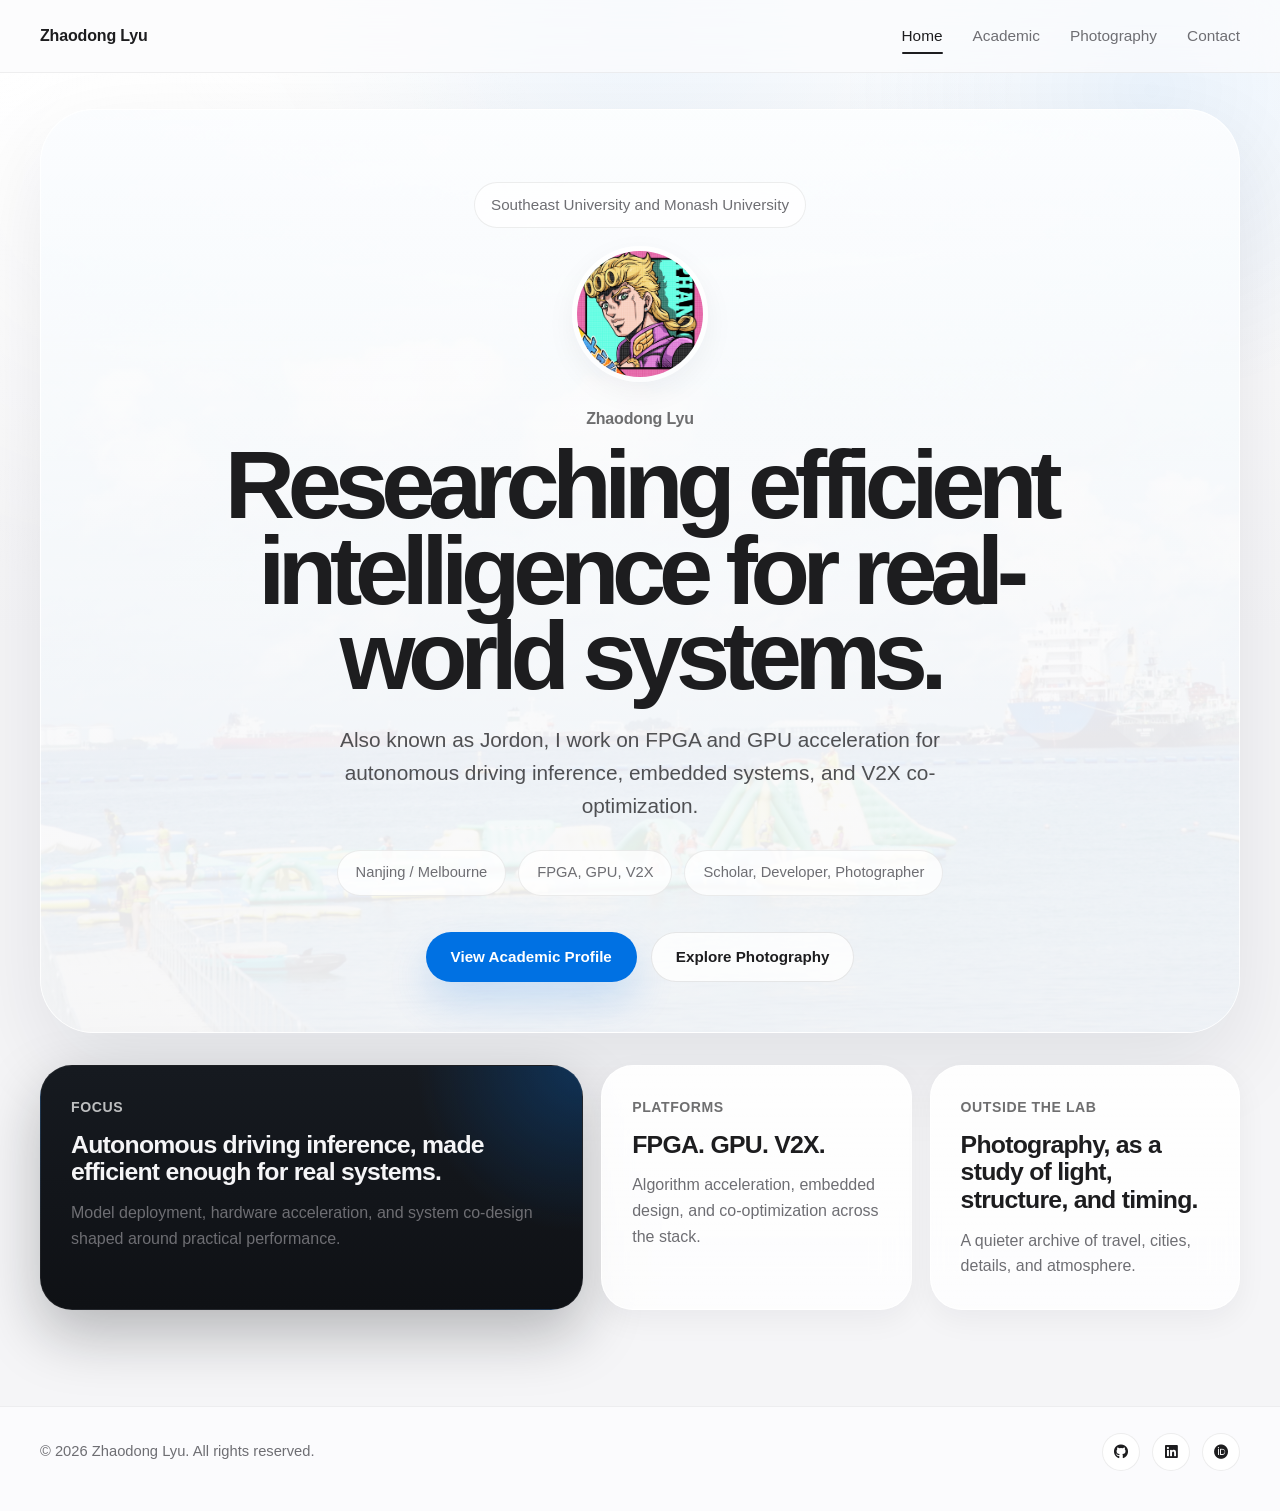
==== index.html @ 7dd87b94 "Update contact info and soften homepage profile wording" ====
<!DOCTYPE html>
<html lang="en">
<head>
    <meta charset="UTF-8">
    <meta name="viewport" content="width=device-width, initial-scale=1.0">
    <title>Zhaodong Lyu | Personal Website</title>
    <meta name="description" content="Personal website of Zhaodong Lyu, focused on FPGA and GPU acceleration for autonomous driving inference and V2X co-optimization.">
    <link rel="stylesheet" href="assets/css/style.css">
    <link rel="stylesheet" href="https://cdnjs.cloudflare.com/ajax/libs/font-awesome/6.4.0/css/all.min.css">
</head>
<body>
    <nav class="navbar">
        <div class="container">
            <a href="#home" class="nav-brand">Zhaodong Lyu</a>
            <ul class="nav-menu">
                <li><a href="#home" class="nav-link active" data-section="home">Home</a></li>
                <li><a href="#academic" class="nav-link" data-section="academic">Academic</a></li>
                <li><a href="#photography" class="nav-link" data-section="photography">Photography</a></li>
                <li><a href="#contact" class="nav-link" data-section="contact">Contact</a></li>
            </ul>
            <div class="hamburger" aria-label="Open navigation" role="button" tabindex="0">
                <span></span>
                <span></span>
                <span></span>
            </div>
        </div>
    </nav>

    <section id="home" class="section home-section active">
        <div class="hero-shell">
            <div class="container">
                <div class="hero-content">
                    <p class="hero-eyebrow">Southeast University and Monash University</p>
                    <div class="hero-avatar">
                        <img src="assets/images/profile.PNG" alt="Portrait of Zhaodong Lyu">
                    </div>
                    <p class="hero-overline">Zhaodong Lyu</p>
                    <h1 class="hero-title">Researching efficient intelligence for real-world systems.</h1>
                    <p class="hero-subtitle">Also known as Jordon, I work on FPGA and GPU acceleration for autonomous driving inference, embedded systems, and V2X co-optimization.</p>
                    <div class="hero-meta">
                        <span>Nanjing / Melbourne</span>
                        <span>FPGA, GPU, V2X</span>
                        <span>Scholar, Developer, Photographer</span>
                    </div>
                    <div class="hero-links">
                        <a href="#academic" class="btn btn-primary">View Academic Profile</a>
                        <a href="#photography" class="btn btn-secondary">Explore Photography</a>
                    </div>
                </div>
                <div class="hero-highlights">
                    <article class="highlight-card">
                        <p class="highlight-label">Focus</p>
                        <h2>Autonomous driving inference, made efficient enough for real systems.</h2>
                        <p>Model deployment, hardware acceleration, and system co-design shaped around practical performance.</p>
                    </article>
                    <article class="highlight-card">
                        <p class="highlight-label">Platforms</p>
                        <h2>FPGA. GPU. V2X.</h2>
                        <p>Algorithm acceleration, embedded design, and co-optimization across the stack.</p>
                    </article>
                    <article class="highlight-card">
                        <p class="highlight-label">Outside The Lab</p>
                        <h2>Photography, as a study of light, structure, and timing.</h2>
                        <p>A quieter archive of travel, cities, details, and atmosphere.</p>
                    </article>
                </div>
            </div>
        </div>
    </section>

    <section id="academic" class="section academic-section">
        <div class="container">
            <div class="section-heading">
                <p class="section-kicker">Academic</p>
                <h2 class="section-title">Research profile, publications, and experience.</h2>
                <p class="section-intro">This section gathers the core of my academic work, from background and ongoing interests to selected publications and assistantship experience.</p>
            </div>

            <div class="tabs">
                <button class="tab-btn active" data-tab="about">About</button>
                <button class="tab-btn" data-tab="research">Research</button>
                <button class="tab-btn" data-tab="publications">Publications</button>
                <button class="tab-btn" data-tab="experience">Experience</button>
            </div>

            <div class="tab-content active" id="about">
                <div class="about-grid">
                    <div class="about-panel">
                        <h3>About Me</h3>
                        <p>I am currently affiliated with Southeast University and Monash University. Before that, I received my B.S. in Communication Engineering from Hunan University in 2021 and my M.S. in Electrical Engineering from ShanghaiTech University in 2024.</p>
                        <p>My work focuses on making intelligent systems more efficient and deployable, especially for autonomous driving inference, FPGA and GPU acceleration, and V2X-oriented system co-optimization.</p>
                        <p>I am especially interested in research that connects algorithm design, hardware architecture, and end-to-end system performance.</p>
                        <div class="cv-button">
                            <a href="assets/cv.pdf" class="btn btn-primary" download>
                                <i class="fas fa-download"></i> Download CV
                            </a>
                        </div>
                    </div>
                    <aside class="about-panel about-side">
                        <h3>Snapshot</h3>
                        <ul class="contact-list">
                            <li><strong>Name</strong><span>Zhaodong Lyu (Jordon)</span></li>
                            <li><strong>Affiliation</strong><span>Southeast University / Monash University</span></li>
                            <li><strong>Location</strong><span>Nanjing, China / Melbourne, Australia</span></li>
                            <li><strong>Research</strong><span>FPGA acceleration, GPU acceleration, V2X co-optimization</span></li>
                            <li><strong>Email</strong><span><a href="mailto:zhaodong.lyu@seu.edu.cn">zhaodong.lyu@seu.edu.cn</a></span></li>
                        </ul>
                    </aside>
                </div>
            </div>

            <div class="tab-content" id="research">
                <div class="research-grid">
                    <article class="research-item">
                        <p class="card-kicker">01</p>
                        <h4>FPGA Acceleration for Efficient Inference</h4>
                        <p>Designing dataflow-friendly accelerators and deployment strategies that improve throughput, latency, and energy efficiency for edge intelligence.</p>
                    </article>
                    <article class="research-item">
                        <p class="card-kicker">02</p>
                        <h4>GPU Optimization for Autonomous Driving Workloads</h4>
                        <p>Exploring practical acceleration techniques for end-to-end perception and planning pipelines on heterogeneous computing platforms.</p>
                    </article>
                    <article class="research-item">
                        <p class="card-kicker">03</p>
                        <h4>V2X Co-optimization</h4>
                        <p>Studying how communication, computation, and deployment decisions can be jointly optimized for collaborative intelligent transportation systems.</p>
                    </article>
                    <article class="research-item">
                        <p class="card-kicker">04</p>
                        <h4>Embedded FPGA and Digital Tapeout</h4>
                        <p>Contributing to a pure-digital embedded FPGA tapeout in TSMC 28HPC+, supported by an RTL generator workflow based on Fabulous eFPGA.</p>
                    </article>
                </div>
            </div>

            <div class="tab-content" id="publications">
                <div class="publications-list">
                    <article class="publication-item">
                        <p class="card-kicker">Selected Publication</p>
                        <h4>EarFDA: A Lightweight and Energy-Efficient Fall Detection Accelerator for Ear-Worn Devices</h4>
                        <p class="publication-authors"><strong>Authors:</strong> Zhao Dong, Hao Sun, Yuhao Shu, Yajun Ha</p>
                        <p class="publication-venue"><strong>Venue:</strong> IEEE ISCAS 2024</p>
                        <p class="publication-abstract">This work proposes an energy-efficient fall detection accelerator for ear-worn devices, combining compact feature extraction, lightweight neural design, and hardware-aware acceleration.</p>
                        <div class="publication-links">
                            <a href="https://ieeexplore.ieee.org/document/10557918" class="link" target="_blank" rel="noopener noreferrer">View Paper</a>
                        </div>
                    </article>
                    <article class="publication-item publication-item-muted">
                        <p class="card-kicker">In Progress</p>
                        <h4>More publications will be added here.</h4>
                        <p class="publication-abstract">This section is being updated as current projects move toward submission and publication.</p>
                    </article>
                </div>
            </div>

            <div class="tab-content" id="experience">
                <div class="teaching-list">
                    <article class="teaching-item">
                        <p class="card-kicker">2025</p>
                        <h4>Research Assistant, Southeast University</h4>
                        <p><strong>Term:</strong> Spring 2025 to Fall 2025</p>
                        <p><strong>Focus:</strong> End-to-end self-driving algorithm acceleration.</p>
                    </article>
                    <article class="teaching-item">
                        <p class="card-kicker">2024 to 2025</p>
                        <h4>Research Assistant, ShanghaiTech University</h4>
                        <p><strong>Term:</strong> Fall 2024 to Spring 2025</p>
                        <p><strong>Focus:</strong> Flaw detection on CPU-GPU platforms and digital eFPGA tapeout in TSMC 28HPC+.</p>
                    </article>
                </div>
            </div>
        </div>
    </section>

    <section id="photography" class="section photography-section">
        <div class="container">
            <div class="section-heading">
                <p class="section-kicker">Photography</p>
                <h2 class="section-title">Places, light, and details worth keeping.</h2>
                <p class="section-intro">A personal collection of travel and city photographs. You can filter the gallery by location theme and year, then open each image in the lightbox viewer.</p>
            </div>

            <div class="gallery-stage">
                <article class="gallery-feature">
                    <p class="gallery-feature-kicker">Visual Notes</p>
                    <h3>Photography keeps a second record of how I observe systems, spaces, and moments.</h3>
                    <p>The collection moves through cities, travel, and quiet details. Less about volume. More about atmosphere.</p>
                </article>
                <div class="gallery-metrics">
                    <div class="metric-card">
                        <span class="metric-value">2019-2026</span>
                        <span class="metric-label">Years in the archive filter</span>
                    </div>
                    <div class="metric-card">
                        <span class="metric-value">Travel</span>
                        <span class="metric-label">Cities, museums, parks, and coastlines</span>
                    </div>
                    <div class="metric-card">
                        <span class="metric-value">Light</span>
                        <span class="metric-label">Architecture, streets, reflections, and landscapes</span>
                    </div>
                </div>
            </div>

            <div class="filters">
                <div class="filter-group">
                    <label for="theme-filter">Theme</label>
                    <select id="theme-filter">
                        <option value="">All Themes</option>
                        <option value="Unknown">Unknown</option>
                        <option value="Tongling, Anhui">Tongling, Anhui</option>
                        <option value="Hangzhou, Zhejiang">Hangzhou, Zhejiang</option>
                        <option value="Shengsi, Zhejiang">Shengsi, Zhejiang</option>
                        <option value="Changsha, Hunan">Changsha, Hunan</option>
                        <option value="Hengyang, Hunan">Hengyang, Hunan</option>
                        <option value="Dishui Lake, Shanghai">Dishui Lake, Shanghai</option>
                        <option value="Huaxia Park, Shanghai">Huaxia Park, Shanghai</option>
                        <option value="Gongqing Forest Park, Shanghai">Gongqing Forest Park, Shanghai</option>
                        <option value="Shanghai Museum">Shanghai Museum</option>
                        <option value="Sanya, Hainan">Sanya, Hainan</option>
                        <option value="Nanjing, Jiangsu">Nanjing, Jiangsu</option>
                        <option value="Singapore">Singapore</option>
                        <option value="Guilin, Guangxi">Guilin, Guangxi</option>
                        <option value="Nanjing Forestry University, Jiangsu">Nanjing Forestry University, Jiangsu</option>
                        <option value="Moller Villa, Shanghai">Moller Villa, Shanghai</option>
                        <option value="Bozhou, Anhui">Bozhou, Anhui</option>
                    </select>
                </div>
                <div class="filter-group">
                    <label for="year-filter">Year</label>
                    <select id="year-filter">
                        <option value="">All Years</option>
                        <option value="2026">2026</option>
                        <option value="2025">2025</option>
                        <option value="2024">2024</option>
                        <option value="2023">2023</option>
                        <option value="2022">2022</option>
                        <option value="2021">2021</option>
                        <option value="2020">2020</option>
                        <option value="2019">2019</option>
                    </select>
                </div>
            </div>

            <div class="sort-options">
                <button class="sort-btn active" data-sort="date-desc">Newest</button>
                <button class="sort-btn" data-sort="date-asc">Oldest</button>
                <button class="sort-btn" data-sort="theme">By Theme</button>
            </div>

            <div class="gallery-grid" id="gallery-grid">
            </div>
        </div>
    </section>

    <section id="contact" class="section contact-section">
        <div class="container">
            <div class="section-heading">
                <p class="section-kicker">Contact</p>
                <h2 class="section-title">Open to research conversations and collaboration.</h2>
                <p class="section-intro">If my work overlaps with your interests in efficient AI systems, embedded acceleration, or collaborative intelligent transportation, feel free to reach out.</p>
            </div>

            <div class="contact-content">
                <div class="contact-panel">
                    <div class="contact-methods">
                        <div class="contact-method">
                            <i class="fas fa-envelope"></i>
                            <div>
                                <strong>Email</strong>
                                <p><a href="mailto:zhaodong.lyu@seu.edu.cn">zhaodong.lyu@seu.edu.cn</a></p>
                            </div>
                        </div>
                        <div class="contact-method">
                            <i class="fab fa-linkedin"></i>
                            <div>
                                <strong>LinkedIn</strong>
                                <p><a href="https://www.linkedin.com/in/zhaodong-lyu/" target="_blank" rel="noopener noreferrer">linkedin.com/in/zhaodong-lyu</a></p>
                            </div>
                        </div>
                        <div class="contact-method">
                            <i class="fab fa-orcid"></i>
                            <div>
                                <strong>ORCID</strong>
                                <p><a href="https://orcid.org/0009-0007-7274-5625" target="_blank" rel="noopener noreferrer">0009-0007-7274-5625</a></p>
                            </div>
                        </div>
                        <div class="contact-method">
                            <i class="fab fa-github"></i>
                            <div>
                                <strong>GitHub</strong>
                                <p><a href="https://github.com/zhaodong-lyu" target="_blank" rel="noopener noreferrer">github.com/zhaodong-lyu</a></p>
                            </div>
                        </div>
                    </div>
                </div>
            </div>
        </div>
    </section>

    <footer class="footer">
        <div class="container">
            <p>&copy; 2026 Zhaodong Lyu. All rights reserved.</p>
            <div class="social-links">
                <a href="https://github.com/zhaodong-lyu" target="_blank" rel="noopener noreferrer" aria-label="GitHub"><i class="fab fa-github"></i></a>
                <a href="https://www.linkedin.com/in/zhaodong-lyu/" target="_blank" rel="noopener noreferrer" aria-label="LinkedIn"><i class="fab fa-linkedin"></i></a>
                <a href="https://orcid.org/0009-0007-7274-5625" target="_blank" rel="noopener noreferrer" aria-label="ORCID"><i class="fab fa-orcid"></i></a>
            </div>
        </div>
    </footer>

    <div id="lightbox" class="lightbox">
        <span class="lightbox-close">&times;</span>
        <img class="lightbox-image" src="" alt="">
        <div class="lightbox-info">
            <p class="lightbox-title"></p>
            <p class="lightbox-meta"></p>
        </div>
        <a class="lightbox-prev" onclick="previousImage()">&#10094;</a>
        <a class="lightbox-next" onclick="nextImage()">&#10095;</a>
    </div>

    <script src="assets/js/script.js"></script>
</body>
</html>
---- assets/css/style.css ----
* {
    margin: 0;
    padding: 0;
    box-sizing: border-box;
}

:root {
    --bg: #f5f5f7;
    --surface: rgba(255, 255, 255, 0.8);
    --surface-strong: rgba(255, 255, 255, 0.94);
    --text: #1d1d1f;
    --muted: #6e6e73;
    --muted-soft: rgba(29, 29, 31, 0.64);
    --panel-dark: #0f1115;
    --panel-dark-soft: #161a20;
    --line: rgba(29, 29, 31, 0.08);
    --line-strong: rgba(29, 29, 31, 0.14);
    --accent: #0071e3;
    --accent-hover: #0077ed;
    --shadow: 0 18px 45px rgba(15, 23, 42, 0.08);
    --shadow-soft: 0 10px 30px rgba(15, 23, 42, 0.05);
    --radius-xl: 32px;
    --radius-lg: 24px;
    --radius-md: 18px;
    --max-width: 1200px;
}

html {
    scroll-behavior: smooth;
}

body {
    font-family: "SF Pro Display", "SF Pro Text", "PingFang SC", "Hiragino Sans GB", "Microsoft YaHei", -apple-system, BlinkMacSystemFont, "Segoe UI", sans-serif;
    color: var(--text);
    background:
        radial-gradient(circle at top, rgba(0, 113, 227, 0.06), transparent 24%),
        linear-gradient(180deg, #ffffff 0%, #f5f5f7 42%, #f5f5f7 100%);
    line-height: 1.6;
}

body::before {
    content: "";
    position: fixed;
    inset: 0;
    pointer-events: none;
    background:
        radial-gradient(circle at 10% 20%, rgba(255, 255, 255, 0.9), transparent 30%),
        radial-gradient(circle at 90% 10%, rgba(0, 113, 227, 0.08), transparent 22%);
}

a {
    color: inherit;
}

img {
    display: block;
    max-width: 100%;
}

.container {
    width: min(var(--max-width), calc(100% - 40px));
    margin: 0 auto;
}

.section {
    display: none;
    min-height: 100vh;
    padding: 118px 0 96px;
    position: relative;
}

.section.active {
    display: block;
}

.section-heading {
    max-width: 880px;
    margin: 0 auto 56px;
    text-align: center;
}

.section-kicker {
    color: var(--muted-soft);
    font-size: 0.92rem;
    font-weight: 600;
    letter-spacing: 0.02em;
    margin-bottom: 14px;
    text-transform: uppercase;
}

.section-title {
    font-size: clamp(2.5rem, 4.4vw, 4.6rem);
    line-height: 1.03;
    letter-spacing: -0.045em;
    margin-bottom: 16px;
}

.section-intro {
    color: var(--muted);
    font-size: 1.08rem;
    max-width: 760px;
    margin: 0 auto;
}

.navbar {
    position: sticky;
    top: 0;
    z-index: 1000;
    backdrop-filter: blur(22px);
    background: rgba(251, 251, 253, 0.72);
    border-bottom: 1px solid rgba(29, 29, 31, 0.06);
}

.navbar .container {
    min-height: 72px;
    display: flex;
    align-items: center;
    justify-content: space-between;
    gap: 24px;
}

.nav-brand {
    text-decoration: none;
    font-size: 1rem;
    font-weight: 600;
    letter-spacing: -0.01em;
}

.nav-menu {
    list-style: none;
    display: flex;
    align-items: center;
    gap: 30px;
}

.nav-link {
    text-decoration: none;
    font-size: 0.96rem;
    color: var(--muted);
    transition: color 0.25s ease;
    position: relative;
}

.nav-link:hover,
.nav-link.active {
    color: var(--text);
}

.nav-link.active::after {
    content: "";
    position: absolute;
    left: 0;
    right: 0;
    bottom: -10px;
    height: 2px;
    border-radius: 999px;
    background: var(--text);
}

.hamburger {
    display: none;
    width: 42px;
    height: 42px;
    border-radius: 50%;
    border: 1px solid var(--line);
    align-items: center;
    justify-content: center;
    flex-direction: column;
    gap: 4px;
    background: rgba(255, 255, 255, 0.7);
    cursor: pointer;
}

.hamburger span {
    width: 16px;
    height: 2px;
    background: var(--text);
    border-radius: 999px;
}

.home-section {
    padding-top: 36px;
}

.hero-shell {
    min-height: calc(100vh - 72px);
    display: flex;
    align-items: center;
}

.hero-shell .container {
    display: grid;
    gap: 32px;
}

.hero-content {
    text-align: center;
    padding: 72px 56px 50px;
    border-radius: 54px;
    background:
        linear-gradient(180deg, rgba(255, 255, 255, 0.96), rgba(255, 255, 255, 0.78)),
        url("../images/background.png") center/cover no-repeat;
    box-shadow: 0 34px 90px rgba(15, 23, 42, 0.09);
    border: 1px solid rgba(255, 255, 255, 0.88);
    overflow: hidden;
    position: relative;
}

.hero-content::after {
    content: "";
    position: absolute;
    inset: 0;
    background: linear-gradient(180deg, rgba(245, 245, 247, 0.08), rgba(245, 245, 247, 0.72));
    pointer-events: none;
}

.hero-content > * {
    position: relative;
    z-index: 1;
}

.hero-eyebrow {
    display: inline-flex;
    align-items: center;
    justify-content: center;
    padding: 10px 16px;
    border-radius: 999px;
    background: rgba(255, 255, 255, 0.75);
    color: var(--muted);
    font-size: 0.95rem;
    border: 1px solid rgba(29, 29, 31, 0.08);
    margin-bottom: 18px;
}

.hero-overline {
    margin-bottom: 10px;
    color: var(--muted-soft);
    font-size: 1rem;
    font-weight: 600;
    letter-spacing: -0.01em;
}

.hero-avatar {
    width: 136px;
    height: 136px;
    margin: 0 auto 24px;
    padding: 5px;
    border-radius: 50%;
    background: linear-gradient(180deg, rgba(255, 255, 255, 0.95), rgba(255, 255, 255, 0.55));
    box-shadow: var(--shadow-soft);
}

.hero-avatar img {
    width: 100%;
    height: 100%;
    object-fit: cover;
    border-radius: 50%;
}

.hero-title {
    max-width: 960px;
    margin: 0 auto 24px;
    font-size: clamp(3.6rem, 7.6vw, 7.2rem);
    line-height: 0.88;
    letter-spacing: -0.075em;
}

.hero-subtitle {
    max-width: 640px;
    margin: 0 auto;
    color: rgba(29, 29, 31, 0.76);
    font-size: clamp(1.08rem, 2vw, 1.3rem);
}

.hero-meta {
    margin: 28px auto 0;
    display: flex;
    flex-wrap: wrap;
    justify-content: center;
    gap: 12px;
    max-width: 760px;
}

.hero-meta span {
    padding: 10px 18px;
    border-radius: 999px;
    background: rgba(255, 255, 255, 0.78);
    border: 1px solid rgba(29, 29, 31, 0.08);
    color: var(--muted);
    font-size: 0.92rem;
}

.hero-links {
    margin-top: 36px;
    display: flex;
    justify-content: center;
    gap: 14px;
    flex-wrap: wrap;
}

.btn {
    display: inline-flex;
    align-items: center;
    justify-content: center;
    gap: 10px;
    min-height: 50px;
    padding: 0 24px;
    border-radius: 999px;
    text-decoration: none;
    font-weight: 600;
    font-size: 0.95rem;
    border: 1px solid transparent;
    transition: transform 0.25s ease, box-shadow 0.25s ease, background 0.25s ease, color 0.25s ease, border-color 0.25s ease;
}

.btn:hover {
    transform: translateY(-1px);
}

.btn-primary {
    background: var(--accent);
    color: #fff;
    box-shadow: 0 20px 40px rgba(0, 113, 227, 0.18);
}

.btn-primary:hover {
    background: var(--accent-hover);
}

.btn-secondary {
    background: rgba(255, 255, 255, 0.78);
    color: var(--text);
    border-color: rgba(29, 29, 31, 0.1);
}

.btn-secondary:hover {
    background: rgba(255, 255, 255, 0.94);
}

.hero-highlights {
    display: grid;
    grid-template-columns: 1.4fr 0.8fr 0.8fr;
    gap: 18px;
}

.highlight-card,
.about-panel,
.research-item,
.publication-item,
.teaching-item,
.contact-panel {
    background: linear-gradient(180deg, rgba(255, 255, 255, 0.92), rgba(255, 255, 255, 0.78));
    backdrop-filter: blur(20px);
    border: 1px solid rgba(255, 255, 255, 0.92);
    border-radius: var(--radius-xl);
    box-shadow: var(--shadow-soft);
}

.highlight-card {
    padding: 30px;
    min-height: 220px;
}

.highlight-card:first-child {
    background:
        radial-gradient(circle at top right, rgba(0, 113, 227, 0.28), transparent 28%),
        linear-gradient(180deg, var(--panel-dark-soft), var(--panel-dark));
    border-color: rgba(255, 255, 255, 0.06);
    box-shadow: 0 24px 60px rgba(15, 17, 21, 0.28);
}

.highlight-card:first-child .highlight-label,
.highlight-card:first-child h2,
.highlight-card:first-child p {
    color: #f5f5f7;
}

.highlight-card:first-child .highlight-label {
    color: rgba(255, 255, 255, 0.72);
}

.highlight-label,
.card-kicker {
    color: var(--muted-soft);
    font-size: 0.88rem;
    font-weight: 700;
    letter-spacing: 0.04em;
    margin-bottom: 12px;
    text-transform: uppercase;
}

.highlight-card h2 {
    font-size: 1.55rem;
    line-height: 1.12;
    letter-spacing: -0.03em;
    margin-bottom: 14px;
}

.highlight-card p:last-child {
    color: var(--muted);
}

.academic-section,
.contact-section {
    background: linear-gradient(180deg, rgba(255, 255, 255, 0.38), rgba(245, 245, 247, 0.96));
}

.tabs {
    width: fit-content;
    margin: 0 auto 42px;
    padding: 8px;
    display: flex;
    flex-wrap: wrap;
    justify-content: center;
    gap: 8px;
    background: rgba(255, 255, 255, 0.82);
    border: 1px solid rgba(29, 29, 31, 0.08);
    border-radius: 999px;
    box-shadow: var(--shadow-soft);
}

.tab-btn {
    padding: 12px 22px;
    border: 0;
    border-radius: 999px;
    background: transparent;
    color: var(--muted);
    font-weight: 600;
    cursor: pointer;
    transition: background 0.25s ease, color 0.25s ease;
}

.tab-btn:hover,
.tab-btn.active {
    background: rgba(29, 29, 31, 0.92);
    color: #fff;
}

.tab-content {
    display: none;
    animation: fadeIn 0.35s ease;
}

.tab-content.active {
    display: block;
}

@keyframes fadeIn {
    from {
        opacity: 0;
        transform: translateY(6px);
    }
    to {
        opacity: 1;
        transform: translateY(0);
    }
}

.about-grid {
    display: grid;
    grid-template-columns: 1.55fr 1fr;
    gap: 18px;
}

.about-panel {
    padding: 38px;
}

.about-panel h3 {
    font-size: 1.65rem;
    margin-bottom: 20px;
    letter-spacing: -0.04em;
}

.about-panel p + p {
    margin-top: 14px;
}

.about-panel p,
.research-item p,
.publication-abstract,
.teaching-item p,
.contact-method p {
    color: var(--muted);
}

.cv-button {
    margin-top: 24px;
}

.contact-list {
    list-style: none;
    display: grid;
    gap: 18px;
}

.contact-list li {
    display: flex;
    flex-direction: column;
    gap: 4px;
    padding-bottom: 18px;
    border-bottom: 1px solid var(--line);
}

.contact-list li:last-child {
    border-bottom: 0;
    padding-bottom: 0;
}

.contact-list strong {
    font-size: 0.92rem;
    color: var(--muted);
    font-weight: 600;
}

.contact-list span,
.contact-list a {
    color: var(--text);
    text-decoration: none;
}

.research-grid {
    display: grid;
    grid-template-columns: repeat(2, minmax(0, 1fr));
    gap: 18px;
}

.research-item {
    padding: 34px;
    min-height: 236px;
    transition: transform 0.25s ease, box-shadow 0.25s ease;
}

.research-item:hover,
.publication-item:hover,
.teaching-item:hover,
.contact-panel:hover,
.highlight-card:hover,
.gallery-feature:hover,
.metric-card:hover {
    transform: translateY(-4px);
    box-shadow: var(--shadow);
}

.research-item h4,
.publication-item h4,
.teaching-item h4 {
    font-size: 1.5rem;
    line-height: 1.12;
    letter-spacing: -0.03em;
    margin-bottom: 16px;
}

.publications-list,
.teaching-list {
    display: grid;
    gap: 20px;
}

.publication-item,
.teaching-item {
    padding: 34px;
    transition: transform 0.25s ease, box-shadow 0.25s ease;
}

.publication-authors,
.publication-venue {
    margin-bottom: 8px;
    color: var(--muted);
}

.publication-links {
    margin-top: 20px;
}

.publication-links .link,
.contact-method a {
    color: var(--accent);
    text-decoration: none;
    font-weight: 600;
}

.publication-item-muted {
    background: rgba(255, 255, 255, 0.58);
}

.gallery-stage {
    display: grid;
    grid-template-columns: 1.25fr 1fr;
    gap: 18px;
    margin-bottom: 30px;
}

.gallery-feature,
.metric-card {
    border: 1px solid rgba(255, 255, 255, 0.92);
    box-shadow: var(--shadow-soft);
    transition: transform 0.25s ease, box-shadow 0.25s ease;
}

.gallery-feature {
    background:
        radial-gradient(circle at top right, rgba(0, 113, 227, 0.32), transparent 30%),
        linear-gradient(180deg, #1b2028 0%, #101318 100%);
    padding: 34px;
    border-radius: 34px;
}

.gallery-feature-kicker {
    color: rgba(255, 255, 255, 0.68);
    font-size: 0.88rem;
    font-weight: 700;
    letter-spacing: 0.05em;
    text-transform: uppercase;
    margin-bottom: 14px;
}

.gallery-feature h3 {
    color: #f5f5f7;
    font-size: clamp(1.9rem, 3vw, 2.8rem);
    line-height: 1.05;
    letter-spacing: -0.05em;
    margin-bottom: 16px;
}

.gallery-feature p:last-child {
    max-width: 560px;
    color: rgba(255, 255, 255, 0.72);
    font-size: 1rem;
}

.gallery-metrics {
    display: grid;
    gap: 18px;
}

.metric-card {
    background: linear-gradient(180deg, rgba(255, 255, 255, 0.96), rgba(255, 255, 255, 0.82));
    border-radius: 28px;
    padding: 26px;
}

.metric-value {
    display: block;
    font-size: 1.7rem;
    line-height: 1.02;
    letter-spacing: -0.05em;
    margin-bottom: 8px;
}

.metric-label {
    display: block;
    color: var(--muted);
    font-size: 0.95rem;
}

.photography-section {
    background: #fbfbfd;
}

.filters,
.sort-options {
    display: flex;
    flex-wrap: wrap;
    justify-content: center;
    gap: 14px;
}

.filters {
    margin-bottom: 20px;
}

.sort-options {
    margin-bottom: 34px;
}

.filter-group {
    display: flex;
    align-items: center;
    gap: 10px;
    padding: 10px 14px;
    border-radius: 18px;
    background: rgba(255, 255, 255, 0.86);
    border: 1px solid rgba(29, 29, 31, 0.08);
    box-shadow: var(--shadow-soft);
}

.filter-group label {
    color: var(--muted);
    font-weight: 600;
    font-size: 0.92rem;
}

.filter-group select {
    border: 0;
    background: transparent;
    color: var(--text);
    font: inherit;
    min-width: 180px;
    outline: none;
}

.sort-btn {
    min-height: 42px;
    padding: 0 16px;
    border-radius: 999px;
    border: 1px solid rgba(29, 29, 31, 0.08);
    background: rgba(255, 255, 255, 0.8);
    color: var(--muted);
    font-weight: 600;
    cursor: pointer;
    transition: all 0.25s ease;
}

.sort-btn:hover,
.sort-btn.active {
    background: var(--text);
    color: #fff;
    border-color: var(--text);
}

.gallery-grid {
    display: grid;
    grid-template-columns: repeat(auto-fill, minmax(260px, 1fr));
    gap: 20px;
}

.gallery-item {
    position: relative;
    aspect-ratio: 1;
    overflow: hidden;
    border-radius: 30px;
    cursor: pointer;
    box-shadow: 0 18px 40px rgba(15, 23, 42, 0.08);
    transform: translateZ(0);
    transition: transform 0.3s ease, box-shadow 0.3s ease;
}

.gallery-item:hover {
    transform: translateY(-4px) scale(1.01);
    box-shadow: var(--shadow);
}

.gallery-item img {
    width: 100%;
    height: 100%;
    object-fit: cover;
    transition: transform 0.45s ease;
}

.gallery-item:hover img {
    transform: scale(1.06);
}

.gallery-overlay {
    position: absolute;
    inset: 0;
    display: flex;
    align-items: flex-end;
    padding: 22px;
    background: linear-gradient(180deg, transparent 28%, rgba(0, 0, 0, 0.78) 100%);
    color: #fff;
    opacity: 0;
    transition: opacity 0.3s ease;
}

.gallery-item:hover .gallery-overlay {
    opacity: 1;
}

.gallery-title {
    font-size: 1.05rem;
    font-weight: 600;
    margin-bottom: 4px;
}

.gallery-date {
    font-size: 0.9rem;
    opacity: 0.84;
}

.contact-content {
    max-width: 780px;
    margin: 0 auto;
}

.contact-panel {
    background: linear-gradient(180deg, rgba(255, 255, 255, 0.98), rgba(255, 255, 255, 0.82));
    padding: 38px;
}

.contact-methods {
    display: grid;
    gap: 18px;
}

.contact-method {
    display: flex;
    align-items: center;
    gap: 18px;
    padding: 18px 0;
    border-bottom: 1px solid var(--line);
}

.contact-method:last-child {
    border-bottom: 0;
    padding-bottom: 0;
}

.contact-method i {
    width: 44px;
    height: 44px;
    border-radius: 50%;
    display: inline-flex;
    align-items: center;
    justify-content: center;
    background: rgba(0, 113, 227, 0.08);
    color: var(--accent);
    flex-shrink: 0;
}

.contact-method strong {
    display: block;
    margin-bottom: 4px;
    font-size: 1rem;
}

.footer {
    padding: 26px 0 40px;
    background: #fbfbfd;
    border-top: 1px solid rgba(29, 29, 31, 0.06);
}

.footer .container {
    display: flex;
    justify-content: space-between;
    align-items: center;
    gap: 16px;
    flex-wrap: wrap;
    color: var(--muted);
    font-size: 0.92rem;
}

.social-links {
    display: flex;
    gap: 12px;
}

.social-links a {
    width: 38px;
    height: 38px;
    border-radius: 50%;
    display: inline-flex;
    align-items: center;
    justify-content: center;
    text-decoration: none;
    color: var(--text);
    background: rgba(255, 255, 255, 0.86);
    border: 1px solid rgba(29, 29, 31, 0.08);
    transition: transform 0.25s ease, background 0.25s ease;
}

.social-links a:hover {
    transform: translateY(-2px);
    background: #fff;
}

.lightbox {
    display: none;
    position: fixed;
    inset: 0;
    z-index: 2000;
    align-items: center;
    justify-content: center;
    background: rgba(10, 10, 12, 0.92);
}

.lightbox.active {
    display: flex;
}

.lightbox-close,
.lightbox-prev,
.lightbox-next {
    position: absolute;
    color: #fff;
    cursor: pointer;
    user-select: none;
}

.lightbox-close {
    top: 28px;
    right: 34px;
    font-size: 38px;
}

.lightbox-image {
    max-width: min(88vw, 1180px);
    max-height: 78vh;
    border-radius: 22px;
    box-shadow: 0 30px 60px rgba(0, 0, 0, 0.35);
}

.lightbox-info {
    position: absolute;
    bottom: 26px;
    left: 50%;
    transform: translateX(-50%);
    width: min(88vw, 820px);
    text-align: center;
    color: rgba(255, 255, 255, 0.92);
}

.lightbox-title {
    font-size: 1.1rem;
    margin-bottom: 4px;
}

.lightbox-meta {
    font-size: 0.95rem;
    opacity: 0.78;
}

.lightbox-prev,
.lightbox-next {
    top: 50%;
    transform: translateY(-50%);
    font-size: 28px;
    padding: 14px 18px;
}

.lightbox-prev {
    left: 24px;
}

.lightbox-next {
    right: 24px;
}

@media (max-width: 980px) {
    .hero-highlights,
    .about-grid,
    .research-grid,
    .gallery-stage {
        grid-template-columns: 1fr;
    }

    .hero-content {
        padding: 46px 28px 34px;
    }
}

@media (max-width: 768px) {
    .section {
        min-height: auto;
        padding: 96px 0 76px;
    }

    .navbar .container {
        min-height: 64px;
    }

    .hamburger {
        display: inline-flex;
    }

    .nav-menu {
        position: absolute;
        top: 72px;
        left: 20px;
        right: 20px;
        display: none;
        flex-direction: column;
        padding: 18px;
        gap: 14px;
        border-radius: 24px;
        background: rgba(255, 255, 255, 0.95);
        border: 1px solid rgba(29, 29, 31, 0.08);
        box-shadow: var(--shadow);
    }

    .nav-menu.active {
        display: flex;
    }

    .nav-link.active::after {
        display: none;
    }

    .hero-title {
        font-size: clamp(2.5rem, 12vw, 4.2rem);
    }

    .hero-meta {
        flex-direction: column;
        align-items: center;
    }

    .hero-links,
    .filters,
    .sort-options {
        flex-direction: column;
    }

    .hero-links .btn,
    .sort-btn,
    .filter-group {
        width: 100%;
    }

    .filter-group {
        justify-content: space-between;
    }

    .filter-group select {
        min-width: 0;
        width: 100%;
        text-align: right;
    }

    .tabs {
        width: 100%;
        border-radius: 24px;
    }

    .tab-btn {
        width: 100%;
    }

    .gallery-grid {
        grid-template-columns: repeat(2, minmax(0, 1fr));
    }

    .contact-panel,
    .about-panel,
    .research-item,
    .publication-item,
    .teaching-item,
    .highlight-card,
    .gallery-feature,
    .metric-card {
        padding: 24px;
        border-radius: 24px;
    }

    .contact-method {
        align-items: flex-start;
    }

    .footer .container {
        flex-direction: column;
        align-items: flex-start;
    }
}

@media (max-width: 480px) {
    .container {
        width: min(var(--max-width), calc(100% - 28px));
    }

    .hero-avatar {
        width: 112px;
        height: 112px;
    }

    .section-title {
        font-size: 2.2rem;
    }

    .gallery-grid {
        grid-template-columns: 1fr;
    }

    .lightbox-close {
        top: 18px;
        right: 22px;
    }

    .lightbox-prev,
    .lightbox-next {
        font-size: 22px;
        padding: 10px 12px;
    }
}
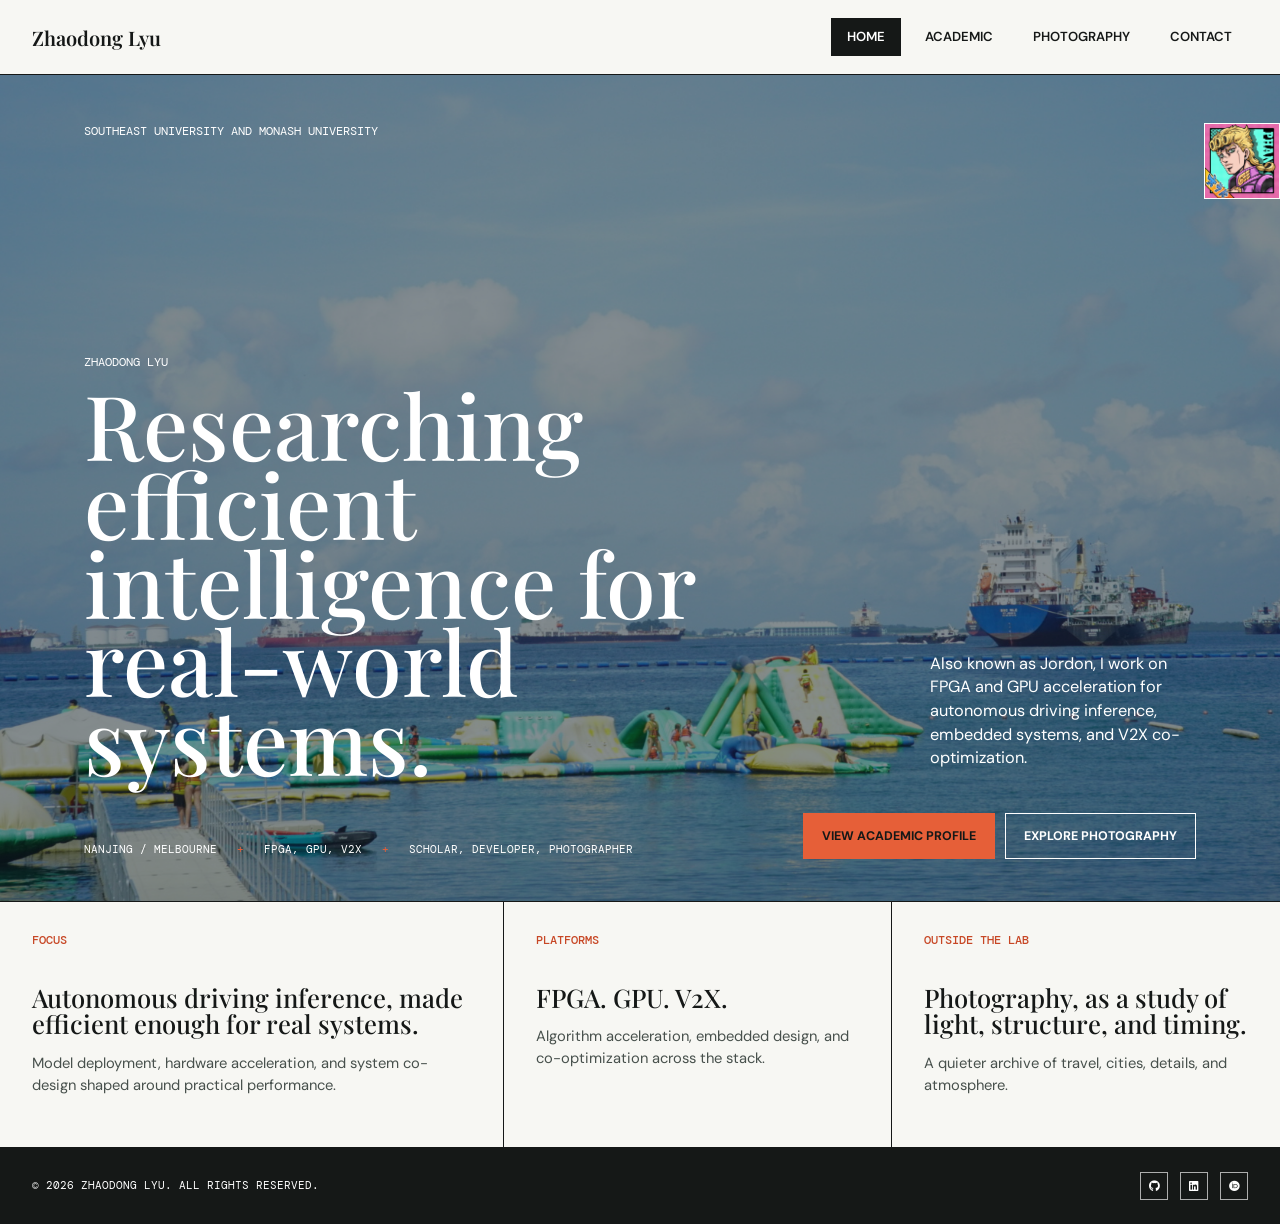
==== commit ceb79bad: "Redesign personal site with editorial portfolio style" ====
--- a/index.html
+++ b/index.html
@@ -5,7 +5,7 @@
     <meta name="viewport" content="width=device-width, initial-scale=1.0">
     <title>Zhaodong Lyu | Personal Website</title>
     <meta name="description" content="Personal website of Zhaodong Lyu, focused on FPGA and GPU acceleration for autonomous driving inference and V2X co-optimization.">
-    <link rel="stylesheet" href="assets/css/style.css">
+    <link rel="stylesheet" href="assets/css/style.css?v=20260917">
     <link rel="stylesheet" href="https://cdnjs.cloudflare.com/ajax/libs/font-awesome/6.4.0/css/all.min.css">
 </head>
 <body>
--- a/assets/css/style.css
+++ b/assets/css/style.css
@@ -1,1084 +1,230 @@
-* {
-    margin: 0;
-    padding: 0;
-    box-sizing: border-box;
+@import url("https://fonts.googleapis.com/css2?family=DM+Mono:wght@400;500&family=DM+Sans:opsz,wght@9..40,400;9..40,500;9..40,600;9..40,700&family=Playfair+Display:ital,wght@0,500;0,600;0,700;1,500;1,600&display=swap");
+
+* { box-sizing: border-box; margin: 0; padding: 0; }
+
+:root {
+    --paper: #f7f7f3;
+    --paper-deep: #ecefe8;
+    --ink: #151817;
+    --ink-soft: #47504c;
+    --line: #c8cfca;
+    --line-strong: #151817;
+    --accent: #e65f38;
+    --accent-deep: #c74725;
+    --white: #ffffff;
+    --serif: "Playfair Display", Georgia, "Times New Roman", serif;
+    --sans: "DM Sans", "PingFang SC", "Hiragino Sans GB", "Microsoft YaHei", sans-serif;
+    --mono: "DM Mono", "SFMono-Regular", Consolas, monospace;
+    --max-width: 1240px;
 }
 
-:root {
-    --bg: #f5f5f7;
-    --surface: rgba(255, 255, 255, 0.8);
-    --surface-strong: rgba(255, 255, 255, 0.94);
-    --text: #1d1d1f;
-    --muted: #6e6e73;
-    --muted-soft: rgba(29, 29, 31, 0.64);
-    --panel-dark: #0f1115;
-    --panel-dark-soft: #161a20;
-    --line: rgba(29, 29, 31, 0.08);
-    --line-strong: rgba(29, 29, 31, 0.14);
-    --accent: #0071e3;
-    --accent-hover: #0077ed;
-    --shadow: 0 18px 45px rgba(15, 23, 42, 0.08);
-    --shadow-soft: 0 10px 30px rgba(15, 23, 42, 0.05);
-    --radius-xl: 32px;
-    --radius-lg: 24px;
-    --radius-md: 18px;
-    --max-width: 1200px;
+html { scroll-behavior: smooth; }
+body { background: var(--paper); color: var(--ink); font-family: var(--sans); font-size: 16px; line-height: 1.65; }
+a { color: inherit; }
+img { display: block; max-width: 100%; }
+.container { width: min(var(--max-width), calc(100% - 64px)); margin: 0 auto; }
+
+.navbar { position: sticky; top: 0; z-index: 1000; background: rgba(247, 247, 243, 0.95); border-bottom: 1px solid var(--line-strong); }
+.navbar .container { min-height: 74px; display: flex; align-items: center; justify-content: space-between; gap: 32px; }
+.nav-brand { max-width: 130px; color: var(--ink); font-family: var(--serif); font-size: 1.25rem; font-weight: 600; letter-spacing: 0; line-height: 0.95; text-decoration: none; }
+.nav-menu { display: flex; align-items: center; gap: 8px; list-style: none; }
+.nav-link { display: inline-flex; min-height: 38px; align-items: center; padding: 0 15px; border: 1px solid transparent; color: var(--ink); font-size: 0.82rem; font-weight: 600; letter-spacing: 0; text-decoration: none; text-transform: uppercase; transition: background 160ms ease, color 160ms ease, border-color 160ms ease; }
+.nav-link:hover, .nav-link.active { border-color: var(--ink); background: var(--ink); color: var(--white); }
+.hamburger { display: none; width: 42px; height: 38px; align-items: center; justify-content: center; flex-direction: column; gap: 5px; border: 1px solid var(--ink); background: transparent; cursor: pointer; }
+.hamburger span { width: 17px; height: 1px; background: var(--ink); }
+
+.section { display: none; min-height: calc(100vh - 74px); padding: 96px 0 112px; }
+.section.active { display: block; }
+.section-heading { max-width: 920px; margin: 0 0 58px; }
+.section-kicker, .highlight-label, .card-kicker, .gallery-feature-kicker { color: var(--accent-deep); font-family: var(--mono); font-size: 0.72rem; font-weight: 500; letter-spacing: 0; line-height: 1.2; text-transform: uppercase; }
+.section-kicker { margin-bottom: 14px; }
+.section-title { max-width: 870px; font-family: var(--serif); font-size: clamp(3rem, 5.3vw, 5.7rem); font-weight: 500; letter-spacing: 0; line-height: 0.98; }
+.section-intro { max-width: 680px; margin-top: 24px; color: var(--ink-soft); font-size: 1.06rem; }
+
+/* The hero keeps the existing harbor photograph, but gives it the visual prominence of the reference site. */
+.home-section { padding: 0; }
+.hero-shell { min-height: calc(100vh - 74px); }
+.hero-shell .container { width: 100%; max-width: none; }
+.hero-content { position: relative; display: grid; min-height: calc(100vh - 74px); grid-template-columns: minmax(32px, 1fr) repeat(12, minmax(0, 78px)) minmax(32px, 1fr); grid-template-rows: auto 1fr auto auto; column-gap: 16px; padding: 48px 0 42px; overflow: hidden; background-color: #315a73; background-image: url("../images/background.png"); background-position: center; background-size: cover; }
+.hero-content::before { position: absolute; inset: 0; background: rgba(12, 27, 34, 0.5); content: ""; }
+.hero-content > * { position: relative; z-index: 1; }
+.hero-eyebrow { grid-column: 2 / span 5; align-self: start; color: var(--white); font-family: var(--mono); font-size: 0.75rem; letter-spacing: 0; line-height: 1.35; text-transform: uppercase; }
+.hero-avatar { grid-column: 12 / span 3; grid-row: 1; width: 76px; height: 76px; justify-self: end; overflow: hidden; border: 1px solid var(--white); }
+.hero-avatar img { width: 100%; height: 100%; object-fit: cover; }
+.hero-overline { grid-column: 2 / span 7; grid-row: 2; align-self: end; margin-bottom: 12px; color: var(--white); font-family: var(--mono); font-size: 0.78rem; letter-spacing: 0; text-transform: uppercase; }
+.hero-title { grid-column: 2 / span 8; grid-row: 3; max-width: 850px; color: var(--white); font-family: var(--serif); font-size: clamp(3.8rem, 7vw, 7.4rem); font-weight: 500; letter-spacing: 0; line-height: 0.88; }
+.hero-subtitle { grid-column: 11 / span 3; grid-row: 3; align-self: end; padding-bottom: 9px; color: var(--white); font-size: 1.02rem; line-height: 1.45; }
+.hero-meta { grid-column: 2 / span 7; grid-row: 4; display: flex; flex-wrap: wrap; gap: 8px 20px; align-self: end; margin-top: 34px; color: var(--white); font-family: var(--mono); font-size: 0.68rem; letter-spacing: 0; text-transform: uppercase; }
+.hero-meta span + span::before { margin-right: 20px; color: var(--accent); content: "+"; }
+.hero-links { grid-column: 9 / span 5; grid-row: 4; display: flex; align-items: end; justify-content: end; gap: 10px; margin-top: 34px; }
+.hero-links .btn { white-space: nowrap; }
+.btn { display: inline-flex; min-height: 46px; align-items: center; justify-content: center; padding: 10px 18px; border: 1px solid var(--ink); font-size: 0.78rem; font-weight: 700; letter-spacing: 0; line-height: 1.2; text-align: center; text-decoration: none; text-transform: uppercase; transition: background 160ms ease, border-color 160ms ease, color 160ms ease; }
+.btn-primary { background: var(--accent); border-color: var(--accent); color: var(--ink); }
+.btn-primary:hover { background: var(--white); border-color: var(--white); }
+.btn-secondary { border-color: var(--white); background: transparent; color: var(--white); }
+.btn-secondary:hover { background: var(--white); color: var(--ink); }
+
+.hero-highlights { display: grid; grid-template-columns: 1.3fr 1fr 1fr; border-top: 1px solid var(--line-strong); background: var(--paper); }
+.highlight-card { min-height: 245px; padding: 32px max(32px, calc((100vw - var(--max-width)) / 2)); border-right: 1px solid var(--line-strong); }
+.highlight-card:nth-child(2), .highlight-card:nth-child(3) { padding-left: 32px; padding-right: 32px; }
+.highlight-card:last-child { border-right: 0; }
+.highlight-label { display: block; margin-bottom: 36px; }
+.highlight-card h2 { max-width: 470px; font-family: var(--serif); font-size: clamp(1.55rem, 2vw, 2.25rem); font-weight: 500; line-height: 1.03; }
+.highlight-card p:last-child { margin-top: 15px; color: var(--ink-soft); font-size: 0.92rem; line-height: 1.5; }
+
+.academic-section, .contact-section { background: var(--paper-deep); }
+.tabs { display: flex; flex-wrap: wrap; gap: 0; margin-bottom: 44px; border-bottom: 1px solid var(--line-strong); }
+.tab-btn { min-width: 122px; min-height: 48px; padding: 10px 18px; border: 1px solid var(--line-strong); border-bottom: 0; background: transparent; color: var(--ink); cursor: pointer; font-family: var(--mono); font-size: 0.72rem; font-weight: 500; letter-spacing: 0; text-transform: uppercase; transition: background 160ms ease, color 160ms ease; }
+.tab-btn + .tab-btn { margin-left: -1px; }
+.tab-btn:hover, .tab-btn.active { background: var(--ink); color: var(--white); }
+.tab-content { display: none; animation: reveal 220ms ease both; }
+.tab-content.active { display: block; }
+@keyframes reveal { from { opacity: 0; transform: translateY(10px); } to { opacity: 1; transform: translateY(0); } }
+
+.about-grid { display: grid; grid-template-columns: minmax(0, 1.5fr) minmax(280px, 0.75fr); gap: 64px; }
+.about-panel { padding-top: 8px; }
+.about-panel h3 { margin-bottom: 26px; font-family: var(--serif); font-size: 2.15rem; font-weight: 500; line-height: 1; }
+.about-panel p, .research-item p, .publication-abstract, .teaching-item p, .contact-method p { color: var(--ink-soft); }
+.about-panel p + p { margin-top: 16px; }
+.cv-button { margin-top: 30px; }
+.about-side { padding: 28px 0 0 30px; border-left: 1px solid var(--line-strong); }
+.contact-list { display: grid; gap: 0; list-style: none; }
+.contact-list li { display: grid; gap: 4px; padding: 13px 0; border-top: 1px solid var(--line); }
+.contact-list li:last-child { border-bottom: 1px solid var(--line); }
+.contact-list strong { color: var(--accent-deep); font-family: var(--mono); font-size: 0.67rem; font-weight: 500; text-transform: uppercase; }
+.contact-list span, .contact-list a { color: var(--ink); overflow-wrap: anywhere; text-decoration: none; }
+.contact-list a:hover, .publication-links .link:hover, .contact-method a:hover { color: var(--accent-deep); }
+
+.research-grid { display: grid; grid-template-columns: repeat(2, minmax(0, 1fr)); border-top: 1px solid var(--line-strong); border-left: 1px solid var(--line-strong); }
+.research-item { min-height: 275px; padding: 30px; border-right: 1px solid var(--line-strong); border-bottom: 1px solid var(--line-strong); }
+.card-kicker { margin-bottom: 48px; }
+.research-item h4, .publication-item h4, .teaching-item h4 { max-width: 650px; font-family: var(--serif); font-size: 1.85rem; font-weight: 500; line-height: 1.05; }
+.research-item p:last-child { max-width: 520px; margin-top: 18px; }
+.publications-list, .teaching-list { display: grid; border-top: 1px solid var(--line-strong); }
+.publication-item, .teaching-item { padding: 32px 0; border-bottom: 1px solid var(--line-strong); }
+.publication-item .card-kicker, .teaching-item .card-kicker { margin-bottom: 16px; }
+.publication-authors, .publication-venue { margin-top: 14px; color: var(--ink-soft); }
+.publication-abstract { max-width: 760px; margin-top: 14px; }
+.publication-links { margin-top: 24px; }
+.publication-links .link, .contact-method a { color: var(--ink); font-family: var(--mono); font-size: 0.75rem; font-weight: 500; text-decoration: underline; text-decoration-color: var(--accent); text-decoration-thickness: 2px; text-underline-offset: 4px; text-transform: uppercase; }
+.publication-item-muted { color: var(--ink-soft); }
+
+.photography-section { background: var(--paper); }
+.gallery-stage { display: grid; grid-template-columns: minmax(0, 1.45fr) minmax(250px, 0.8fr); margin-bottom: 48px; border: 1px solid var(--line-strong); }
+.gallery-feature { min-height: 320px; padding: 38px; background: var(--ink); color: var(--white); }
+.gallery-feature-kicker { display: block; margin-bottom: 52px; color: #ff9778; }
+.gallery-feature h3 { max-width: 650px; font-family: var(--serif); font-size: clamp(2rem, 3.4vw, 3.35rem); font-weight: 500; line-height: 0.99; }
+.gallery-feature p:last-child { max-width: 560px; margin-top: 18px; color: rgba(255, 255, 255, 0.78); }
+.gallery-metrics { display: grid; }
+.metric-card { display: grid; align-content: center; padding: 24px 30px; border-top: 1px solid var(--line-strong); }
+.metric-card:first-child { border-top: 0; }
+.metric-value { display: block; font-family: var(--serif); font-size: 1.85rem; font-weight: 500; line-height: 1; }
+.metric-label { display: block; margin-top: 8px; color: var(--ink-soft); font-size: 0.88rem; line-height: 1.45; }
+.filters, .sort-options { display: flex; flex-wrap: wrap; gap: 14px; }
+.filters { margin-bottom: 20px; }
+.sort-options { margin-bottom: 38px; }
+.filter-group { display: flex; min-height: 48px; align-items: center; gap: 12px; padding: 0 14px; border: 1px solid var(--line-strong); }
+.filter-group label { color: var(--accent-deep); font-family: var(--mono); font-size: 0.68rem; text-transform: uppercase; }
+.filter-group select { min-width: 180px; border: 0; outline: 0; background: transparent; color: var(--ink); font: inherit; font-size: 0.9rem; }
+.sort-btn { min-height: 42px; padding: 9px 14px; border: 1px solid var(--ink); background: transparent; color: var(--ink); cursor: pointer; font-family: var(--mono); font-size: 0.68rem; font-weight: 500; text-transform: uppercase; transition: background 160ms ease, color 160ms ease; }
+.sort-btn:hover, .sort-btn.active { background: var(--ink); color: var(--white); }
+.gallery-grid { display: grid; grid-template-columns: repeat(4, minmax(0, 1fr)); gap: 2px; background: var(--ink); border: 1px solid var(--ink); }
+.gallery-item { position: relative; aspect-ratio: 0.86; overflow: hidden; background: var(--paper-deep); cursor: pointer; }
+.gallery-item img { width: 100%; height: 100%; object-fit: cover; transition: transform 260ms ease; }
+.gallery-item:hover img { transform: scale(1.04); }
+.gallery-overlay { position: absolute; inset: 0; display: flex; align-items: end; padding: 18px; background: rgba(21, 24, 23, 0.72); color: var(--white); opacity: 0; transition: opacity 180ms ease; }
+.gallery-item:hover .gallery-overlay, .gallery-item:focus-within .gallery-overlay { opacity: 1; }
+.gallery-title { font-family: var(--serif); font-size: 1.2rem; line-height: 1; }
+.gallery-date { margin-top: 6px; font-family: var(--mono); font-size: 0.66rem; line-height: 1.35; }
+
+.contact-content { max-width: 900px; }
+.contact-panel { border-top: 1px solid var(--line-strong); }
+.contact-methods { display: grid; }
+.contact-method { display: grid; grid-template-columns: 50px minmax(0, 1fr); gap: 18px; align-items: center; min-height: 88px; border-bottom: 1px solid var(--line-strong); }
+.contact-method i { display: inline-grid; width: 38px; height: 38px; place-items: center; border: 1px solid var(--ink); color: var(--accent-deep); font-size: 0.9rem; }
+.contact-method strong { display: block; margin-bottom: 1px; font-family: var(--serif); font-size: 1.35rem; font-weight: 500; line-height: 1.1; }
+.footer { padding: 24px 0; border-top: 1px solid var(--line-strong); background: var(--ink); color: var(--white); }
+.footer .container { display: flex; align-items: center; justify-content: space-between; gap: 18px; flex-wrap: wrap; font-family: var(--mono); font-size: 0.68rem; text-transform: uppercase; }
+.social-links { display: flex; gap: 12px; }
+.social-links a { display: inline-grid; width: 28px; height: 28px; place-items: center; border: 1px solid rgba(255, 255, 255, 0.65); color: var(--white); text-decoration: none; transition: background 160ms ease, color 160ms ease; }
+.social-links a:hover { background: var(--accent); border-color: var(--accent); color: var(--ink); }
+
+.lightbox { position: fixed; z-index: 2000; inset: 0; display: none; align-items: center; justify-content: center; background: rgba(12, 14, 13, 0.96); }
+.lightbox.active { display: flex; }
+.lightbox-close, .lightbox-prev, .lightbox-next { position: absolute; color: var(--white); cursor: pointer; user-select: none; }
+.lightbox-close { top: 20px; right: 28px; font-family: var(--sans); font-size: 38px; font-weight: 300; line-height: 1; }
+.lightbox-image { max-width: min(86vw, 1180px); max-height: 78vh; border: 1px solid rgba(255, 255, 255, 0.55); }
+.lightbox-info { position: absolute; bottom: 24px; left: 50%; width: min(86vw, 800px); transform: translateX(-50%); color: var(--white); text-align: center; }
+.lightbox-title { font-family: var(--serif); font-size: 1.3rem; line-height: 1.1; }
+.lightbox-meta { margin-top: 5px; font-family: var(--mono); font-size: 0.68rem; }
+.lightbox-prev, .lightbox-next { top: 50%; padding: 14px 18px; transform: translateY(-50%); font-size: 26px; }
+.lightbox-prev { left: 20px; }
+.lightbox-next { right: 20px; }
+
+@media (max-width: 980px) {
+    .hero-content { grid-template-columns: 32px repeat(12, minmax(0, 1fr)) 32px; }
+    .hero-title { grid-column: 2 / span 9; }
+    .hero-subtitle { grid-column: 11 / span 3; }
+    .hero-links { grid-column: 9 / span 5; }
+    .highlight-card { padding: 30px; }
+    .about-grid, .gallery-stage { grid-template-columns: 1fr; gap: 0; }
+    .about-side { margin-top: 38px; padding: 30px 0 0; border-top: 1px solid var(--line-strong); border-left: 0; }
+    .gallery-metrics { grid-template-columns: repeat(3, 1fr); border-top: 1px solid var(--line-strong); }
+    .metric-card { min-height: 142px; border-top: 0; border-left: 1px solid var(--line-strong); }
+    .metric-card:first-child { border-left: 0; }
 }
 
-html {
-    scroll-behavior: smooth;
+@media (max-width: 720px) {
+    .container { width: min(var(--max-width), calc(100% - 36px)); }
+    .navbar .container { min-height: 62px; }
+    .hamburger { display: inline-flex; }
+    .nav-menu { position: absolute; top: 61px; right: 18px; left: 18px; display: none; align-items: stretch; padding: 12px; border: 1px solid var(--ink); background: var(--paper); }
+    .nav-menu.active { display: grid; }
+    .nav-link { justify-content: center; }
+    .section { min-height: calc(100vh - 62px); padding: 68px 0 76px; }
+    .hero-shell, .hero-content { min-height: calc(100svh - 62px); }
+    .hero-content { display: flex; min-height: calc(100svh - 62px); flex-direction: column; align-items: flex-start; justify-content: flex-end; padding: 30px 24px 26px; }
+    .hero-content::before { background: rgba(12, 27, 34, 0.56); }
+    .hero-eyebrow { position: absolute; top: 30px; left: 24px; max-width: 220px; }
+    .hero-avatar { position: absolute; top: 24px; right: 24px; width: 58px; height: 58px; }
+    .hero-overline { margin: 0 0 10px; }
+    .hero-title { font-size: clamp(3.15rem, 15vw, 5.4rem); line-height: 0.88; }
+    .hero-subtitle { max-width: 500px; margin-top: 18px; font-size: 0.96rem; }
+    .hero-meta { margin-top: 24px; gap: 7px 14px; font-size: 0.61rem; }
+    .hero-meta span + span::before { margin-right: 14px; }
+    .hero-links { width: 100%; margin-top: 22px; justify-content: stretch; }
+    .hero-links .btn { flex: 1 1 0; min-width: 0; padding: 8px; font-size: 0.63rem; }
+    .hero-highlights { grid-template-columns: 1fr; }
+    .highlight-card, .highlight-card:nth-child(2), .highlight-card:nth-child(3) { min-height: auto; padding: 28px 24px; border-right: 0; border-bottom: 1px solid var(--line-strong); }
+    .highlight-card:last-child { border-bottom: 0; }
+    .highlight-label { margin-bottom: 18px; }
+    .section-heading { margin-bottom: 40px; }
+    .section-title { font-size: clamp(2.65rem, 12vw, 4.1rem); }
+    .section-intro { font-size: 0.98rem; }
+    .tabs { display: grid; grid-template-columns: repeat(2, 1fr); }
+    .tab-btn { min-width: 0; border-bottom: 1px solid var(--line-strong); }
+    .tab-btn + .tab-btn { margin-left: -1px; }
+    .tab-btn:nth-child(3) { margin-left: 0; margin-top: -1px; }
+    .tab-btn:nth-child(4) { margin-top: -1px; }
+    .research-grid { grid-template-columns: 1fr; }
+    .research-item { min-height: auto; padding: 26px 22px; }
+    .card-kicker { margin-bottom: 28px; }
+    .research-item h4, .publication-item h4, .teaching-item h4 { font-size: 1.55rem; }
+    .gallery-feature { min-height: auto; padding: 28px 24px; }
+    .gallery-feature-kicker { margin-bottom: 32px; }
+    .gallery-metrics { grid-template-columns: 1fr; }
+    .metric-card, .metric-card:first-child { min-height: 0; border-top: 1px solid var(--line-strong); border-left: 0; }
+    .metric-card:first-child { border-top: 0; }
+    .filter-group { width: 100%; justify-content: space-between; }
+    .filter-group select { min-width: 0; max-width: 62%; }
+    .sort-options { gap: 8px; }
+    .sort-btn { flex: 1 1 0; min-width: 0; padding: 8px 6px; font-size: 0.61rem; }
+    .gallery-grid { grid-template-columns: repeat(2, minmax(0, 1fr)); }
+    .gallery-item { aspect-ratio: 0.85; }
+    .gallery-overlay { padding: 12px; opacity: 1; background: rgba(21, 24, 23, 0.48); }
+    .contact-method { grid-template-columns: 42px minmax(0, 1fr); gap: 12px; }
+    .contact-method p, .contact-method a { overflow-wrap: anywhere; }
+    .footer .container { align-items: flex-start; flex-direction: column; }
+    .lightbox-prev { left: 3px; }
+    .lightbox-next { right: 3px; }
 }
-
-body {
-    font-family: "SF Pro Display", "SF Pro Text", "PingFang SC", "Hiragino Sans GB", "Microsoft YaHei", -apple-system, BlinkMacSystemFont, "Segoe UI", sans-serif;
-    color: var(--text);
-    background:
-        radial-gradient(circle at top, rgba(0, 113, 227, 0.06), transparent 24%),
-        linear-gradient(180deg, #ffffff 0%, #f5f5f7 42%, #f5f5f7 100%);
-    line-height: 1.6;
-}
-
-body::before {
-    content: "";
-    position: fixed;
-    inset: 0;
-    pointer-events: none;
-    background:
-        radial-gradient(circle at 10% 20%, rgba(255, 255, 255, 0.9), transparent 30%),
-        radial-gradient(circle at 90% 10%, rgba(0, 113, 227, 0.08), transparent 22%);
-}
-
-a {
-    color: inherit;
-}
-
-img {
-    display: block;
-    max-width: 100%;
-}
-
-.container {
-    width: min(var(--max-width), calc(100% - 40px));
-    margin: 0 auto;
-}
-
-.section {
-    display: none;
-    min-height: 100vh;
-    padding: 118px 0 96px;
-    position: relative;
-}
-
-.section.active {
-    display: block;
-}
-
-.section-heading {
-    max-width: 880px;
-    margin: 0 auto 56px;
-    text-align: center;
-}
-
-.section-kicker {
-    color: var(--muted-soft);
-    font-size: 0.92rem;
-    font-weight: 600;
-    letter-spacing: 0.02em;
-    margin-bottom: 14px;
-    text-transform: uppercase;
-}
-
-.section-title {
-    font-size: clamp(2.5rem, 4.4vw, 4.6rem);
-    line-height: 1.03;
-    letter-spacing: -0.045em;
-    margin-bottom: 16px;
-}
-
-.section-intro {
-    color: var(--muted);
-    font-size: 1.08rem;
-    max-width: 760px;
-    margin: 0 auto;
-}
-
-.navbar {
-    position: sticky;
-    top: 0;
-    z-index: 1000;
-    backdrop-filter: blur(22px);
-    background: rgba(251, 251, 253, 0.72);
-    border-bottom: 1px solid rgba(29, 29, 31, 0.06);
-}
-
-.navbar .container {
-    min-height: 72px;
-    display: flex;
-    align-items: center;
-    justify-content: space-between;
-    gap: 24px;
-}
-
-.nav-brand {
-    text-decoration: none;
-    font-size: 1rem;
-    font-weight: 600;
-    letter-spacing: -0.01em;
-}
-
-.nav-menu {
-    list-style: none;
-    display: flex;
-    align-items: center;
-    gap: 30px;
-}
-
-.nav-link {
-    text-decoration: none;
-    font-size: 0.96rem;
-    color: var(--muted);
-    transition: color 0.25s ease;
-    position: relative;
-}
-
-.nav-link:hover,
-.nav-link.active {
-    color: var(--text);
-}
-
-.nav-link.active::after {
-    content: "";
-    position: absolute;
-    left: 0;
-    right: 0;
-    bottom: -10px;
-    height: 2px;
-    border-radius: 999px;
-    background: var(--text);
-}
-
-.hamburger {
-    display: none;
-    width: 42px;
-    height: 42px;
-    border-radius: 50%;
-    border: 1px solid var(--line);
-    align-items: center;
-    justify-content: center;
-    flex-direction: column;
-    gap: 4px;
-    background: rgba(255, 255, 255, 0.7);
-    cursor: pointer;
-}
-
-.hamburger span {
-    width: 16px;
-    height: 2px;
-    background: var(--text);
-    border-radius: 999px;
-}
-
-.home-section {
-    padding-top: 36px;
-}
-
-.hero-shell {
-    min-height: calc(100vh - 72px);
-    display: flex;
-    align-items: center;
-}
-
-.hero-shell .container {
-    display: grid;
-    gap: 32px;
-}
-
-.hero-content {
-    text-align: center;
-    padding: 72px 56px 50px;
-    border-radius: 54px;
-    background:
-        linear-gradient(180deg, rgba(255, 255, 255, 0.96), rgba(255, 255, 255, 0.78)),
-        url("../images/background.png") center/cover no-repeat;
-    box-shadow: 0 34px 90px rgba(15, 23, 42, 0.09);
-    border: 1px solid rgba(255, 255, 255, 0.88);
-    overflow: hidden;
-    position: relative;
-}
-
-.hero-content::after {
-    content: "";
-    position: absolute;
-    inset: 0;
-    background: linear-gradient(180deg, rgba(245, 245, 247, 0.08), rgba(245, 245, 247, 0.72));
-    pointer-events: none;
-}
-
-.hero-content > * {
-    position: relative;
-    z-index: 1;
-}
-
-.hero-eyebrow {
-    display: inline-flex;
-    align-items: center;
-    justify-content: center;
-    padding: 10px 16px;
-    border-radius: 999px;
-    background: rgba(255, 255, 255, 0.75);
-    color: var(--muted);
-    font-size: 0.95rem;
-    border: 1px solid rgba(29, 29, 31, 0.08);
-    margin-bottom: 18px;
-}
-
-.hero-overline {
-    margin-bottom: 10px;
-    color: var(--muted-soft);
-    font-size: 1rem;
-    font-weight: 600;
-    letter-spacing: -0.01em;
-}
-
-.hero-avatar {
-    width: 136px;
-    height: 136px;
-    margin: 0 auto 24px;
-    padding: 5px;
-    border-radius: 50%;
-    background: linear-gradient(180deg, rgba(255, 255, 255, 0.95), rgba(255, 255, 255, 0.55));
-    box-shadow: var(--shadow-soft);
-}
-
-.hero-avatar img {
-    width: 100%;
-    height: 100%;
-    object-fit: cover;
-    border-radius: 50%;
-}
-
-.hero-title {
-    max-width: 960px;
-    margin: 0 auto 24px;
-    font-size: clamp(3.6rem, 7.6vw, 7.2rem);
-    line-height: 0.88;
-    letter-spacing: -0.075em;
-}
-
-.hero-subtitle {
-    max-width: 640px;
-    margin: 0 auto;
-    color: rgba(29, 29, 31, 0.76);
-    font-size: clamp(1.08rem, 2vw, 1.3rem);
-}
-
-.hero-meta {
-    margin: 28px auto 0;
-    display: flex;
-    flex-wrap: wrap;
-    justify-content: center;
-    gap: 12px;
-    max-width: 760px;
-}
-
-.hero-meta span {
-    padding: 10px 18px;
-    border-radius: 999px;
-    background: rgba(255, 255, 255, 0.78);
-    border: 1px solid rgba(29, 29, 31, 0.08);
-    color: var(--muted);
-    font-size: 0.92rem;
-}
-
-.hero-links {
-    margin-top: 36px;
-    display: flex;
-    justify-content: center;
-    gap: 14px;
-    flex-wrap: wrap;
-}
-
-.btn {
-    display: inline-flex;
-    align-items: center;
-    justify-content: center;
-    gap: 10px;
-    min-height: 50px;
-    padding: 0 24px;
-    border-radius: 999px;
-    text-decoration: none;
-    font-weight: 600;
-    font-size: 0.95rem;
-    border: 1px solid transparent;
-    transition: transform 0.25s ease, box-shadow 0.25s ease, background 0.25s ease, color 0.25s ease, border-color 0.25s ease;
-}
-
-.btn:hover {
-    transform: translateY(-1px);
-}
-
-.btn-primary {
-    background: var(--accent);
-    color: #fff;
-    box-shadow: 0 20px 40px rgba(0, 113, 227, 0.18);
-}
-
-.btn-primary:hover {
-    background: var(--accent-hover);
-}
-
-.btn-secondary {
-    background: rgba(255, 255, 255, 0.78);
-    color: var(--text);
-    border-color: rgba(29, 29, 31, 0.1);
-}
-
-.btn-secondary:hover {
-    background: rgba(255, 255, 255, 0.94);
-}
-
-.hero-highlights {
-    display: grid;
-    grid-template-columns: 1.4fr 0.8fr 0.8fr;
-    gap: 18px;
-}
-
-.highlight-card,
-.about-panel,
-.research-item,
-.publication-item,
-.teaching-item,
-.contact-panel {
-    background: linear-gradient(180deg, rgba(255, 255, 255, 0.92), rgba(255, 255, 255, 0.78));
-    backdrop-filter: blur(20px);
-    border: 1px solid rgba(255, 255, 255, 0.92);
-    border-radius: var(--radius-xl);
-    box-shadow: var(--shadow-soft);
-}
-
-.highlight-card {
-    padding: 30px;
-    min-height: 220px;
-}
-
-.highlight-card:first-child {
-    background:
-        radial-gradient(circle at top right, rgba(0, 113, 227, 0.28), transparent 28%),
-        linear-gradient(180deg, var(--panel-dark-soft), var(--panel-dark));
-    border-color: rgba(255, 255, 255, 0.06);
-    box-shadow: 0 24px 60px rgba(15, 17, 21, 0.28);
-}
-
-.highlight-card:first-child .highlight-label,
-.highlight-card:first-child h2,
-.highlight-card:first-child p {
-    color: #f5f5f7;
-}
-
-.highlight-card:first-child .highlight-label {
-    color: rgba(255, 255, 255, 0.72);
-}
-
-.highlight-label,
-.card-kicker {
-    color: var(--muted-soft);
-    font-size: 0.88rem;
-    font-weight: 700;
-    letter-spacing: 0.04em;
-    margin-bottom: 12px;
-    text-transform: uppercase;
-}
-
-.highlight-card h2 {
-    font-size: 1.55rem;
-    line-height: 1.12;
-    letter-spacing: -0.03em;
-    margin-bottom: 14px;
-}
-
-.highlight-card p:last-child {
-    color: var(--muted);
-}
-
-.academic-section,
-.contact-section {
-    background: linear-gradient(180deg, rgba(255, 255, 255, 0.38), rgba(245, 245, 247, 0.96));
-}
-
-.tabs {
-    width: fit-content;
-    margin: 0 auto 42px;
-    padding: 8px;
-    display: flex;
-    flex-wrap: wrap;
-    justify-content: center;
-    gap: 8px;
-    background: rgba(255, 255, 255, 0.82);
-    border: 1px solid rgba(29, 29, 31, 0.08);
-    border-radius: 999px;
-    box-shadow: var(--shadow-soft);
-}
-
-.tab-btn {
-    padding: 12px 22px;
-    border: 0;
-    border-radius: 999px;
-    background: transparent;
-    color: var(--muted);
-    font-weight: 600;
-    cursor: pointer;
-    transition: background 0.25s ease, color 0.25s ease;
-}
-
-.tab-btn:hover,
-.tab-btn.active {
-    background: rgba(29, 29, 31, 0.92);
-    color: #fff;
-}
-
-.tab-content {
-    display: none;
-    animation: fadeIn 0.35s ease;
-}
-
-.tab-content.active {
-    display: block;
-}
-
-@keyframes fadeIn {
-    from {
-        opacity: 0;
-        transform: translateY(6px);
-    }
-    to {
-        opacity: 1;
-        transform: translateY(0);
-    }
-}
-
-.about-grid {
-    display: grid;
-    grid-template-columns: 1.55fr 1fr;
-    gap: 18px;
-}
-
-.about-panel {
-    padding: 38px;
-}
-
-.about-panel h3 {
-    font-size: 1.65rem;
-    margin-bottom: 20px;
-    letter-spacing: -0.04em;
-}
-
-.about-panel p + p {
-    margin-top: 14px;
-}
-
-.about-panel p,
-.research-item p,
-.publication-abstract,
-.teaching-item p,
-.contact-method p {
-    color: var(--muted);
-}
-
-.cv-button {
-    margin-top: 24px;
-}
-
-.contact-list {
-    list-style: none;
-    display: grid;
-    gap: 18px;
-}
-
-.contact-list li {
-    display: flex;
-    flex-direction: column;
-    gap: 4px;
-    padding-bottom: 18px;
-    border-bottom: 1px solid var(--line);
-}
-
-.contact-list li:last-child {
-    border-bottom: 0;
-    padding-bottom: 0;
-}
-
-.contact-list strong {
-    font-size: 0.92rem;
-    color: var(--muted);
-    font-weight: 600;
-}
-
-.contact-list span,
-.contact-list a {
-    color: var(--text);
-    text-decoration: none;
-}
-
-.research-grid {
-    display: grid;
-    grid-template-columns: repeat(2, minmax(0, 1fr));
-    gap: 18px;
-}
-
-.research-item {
-    padding: 34px;
-    min-height: 236px;
-    transition: transform 0.25s ease, box-shadow 0.25s ease;
-}
-
-.research-item:hover,
-.publication-item:hover,
-.teaching-item:hover,
-.contact-panel:hover,
-.highlight-card:hover,
-.gallery-feature:hover,
-.metric-card:hover {
-    transform: translateY(-4px);
-    box-shadow: var(--shadow);
-}
-
-.research-item h4,
-.publication-item h4,
-.teaching-item h4 {
-    font-size: 1.5rem;
-    line-height: 1.12;
-    letter-spacing: -0.03em;
-    margin-bottom: 16px;
-}
-
-.publications-list,
-.teaching-list {
-    display: grid;
-    gap: 20px;
-}
-
-.publication-item,
-.teaching-item {
-    padding: 34px;
-    transition: transform 0.25s ease, box-shadow 0.25s ease;
-}
-
-.publication-authors,
-.publication-venue {
-    margin-bottom: 8px;
-    color: var(--muted);
-}
-
-.publication-links {
-    margin-top: 20px;
-}
-
-.publication-links .link,
-.contact-method a {
-    color: var(--accent);
-    text-decoration: none;
-    font-weight: 600;
-}
-
-.publication-item-muted {
-    background: rgba(255, 255, 255, 0.58);
-}
-
-.gallery-stage {
-    display: grid;
-    grid-template-columns: 1.25fr 1fr;
-    gap: 18px;
-    margin-bottom: 30px;
-}
-
-.gallery-feature,
-.metric-card {
-    border: 1px solid rgba(255, 255, 255, 0.92);
-    box-shadow: var(--shadow-soft);
-    transition: transform 0.25s ease, box-shadow 0.25s ease;
-}
-
-.gallery-feature {
-    background:
-        radial-gradient(circle at top right, rgba(0, 113, 227, 0.32), transparent 30%),
-        linear-gradient(180deg, #1b2028 0%, #101318 100%);
-    padding: 34px;
-    border-radius: 34px;
-}
-
-.gallery-feature-kicker {
-    color: rgba(255, 255, 255, 0.68);
-    font-size: 0.88rem;
-    font-weight: 700;
-    letter-spacing: 0.05em;
-    text-transform: uppercase;
-    margin-bottom: 14px;
-}
-
-.gallery-feature h3 {
-    color: #f5f5f7;
-    font-size: clamp(1.9rem, 3vw, 2.8rem);
-    line-height: 1.05;
-    letter-spacing: -0.05em;
-    margin-bottom: 16px;
-}
-
-.gallery-feature p:last-child {
-    max-width: 560px;
-    color: rgba(255, 255, 255, 0.72);
-    font-size: 1rem;
-}
-
-.gallery-metrics {
-    display: grid;
-    gap: 18px;
-}
-
-.metric-card {
-    background: linear-gradient(180deg, rgba(255, 255, 255, 0.96), rgba(255, 255, 255, 0.82));
-    border-radius: 28px;
-    padding: 26px;
-}
-
-.metric-value {
-    display: block;
-    font-size: 1.7rem;
-    line-height: 1.02;
-    letter-spacing: -0.05em;
-    margin-bottom: 8px;
-}
-
-.metric-label {
-    display: block;
-    color: var(--muted);
-    font-size: 0.95rem;
-}
-
-.photography-section {
-    background: #fbfbfd;
-}
-
-.filters,
-.sort-options {
-    display: flex;
-    flex-wrap: wrap;
-    justify-content: center;
-    gap: 14px;
-}
-
-.filters {
-    margin-bottom: 20px;
-}
-
-.sort-options {
-    margin-bottom: 34px;
-}
-
-.filter-group {
-    display: flex;
-    align-items: center;
-    gap: 10px;
-    padding: 10px 14px;
-    border-radius: 18px;
-    background: rgba(255, 255, 255, 0.86);
-    border: 1px solid rgba(29, 29, 31, 0.08);
-    box-shadow: var(--shadow-soft);
-}
-
-.filter-group label {
-    color: var(--muted);
-    font-weight: 600;
-    font-size: 0.92rem;
-}
-
-.filter-group select {
-    border: 0;
-    background: transparent;
-    color: var(--text);
-    font: inherit;
-    min-width: 180px;
-    outline: none;
-}
-
-.sort-btn {
-    min-height: 42px;
-    padding: 0 16px;
-    border-radius: 999px;
-    border: 1px solid rgba(29, 29, 31, 0.08);
-    background: rgba(255, 255, 255, 0.8);
-    color: var(--muted);
-    font-weight: 600;
-    cursor: pointer;
-    transition: all 0.25s ease;
-}
-
-.sort-btn:hover,
-.sort-btn.active {
-    background: var(--text);
-    color: #fff;
-    border-color: var(--text);
-}
-
-.gallery-grid {
-    display: grid;
-    grid-template-columns: repeat(auto-fill, minmax(260px, 1fr));
-    gap: 20px;
-}
-
-.gallery-item {
-    position: relative;
-    aspect-ratio: 1;
-    overflow: hidden;
-    border-radius: 30px;
-    cursor: pointer;
-    box-shadow: 0 18px 40px rgba(15, 23, 42, 0.08);
-    transform: translateZ(0);
-    transition: transform 0.3s ease, box-shadow 0.3s ease;
-}
-
-.gallery-item:hover {
-    transform: translateY(-4px) scale(1.01);
-    box-shadow: var(--shadow);
-}
-
-.gallery-item img {
-    width: 100%;
-    height: 100%;
-    object-fit: cover;
-    transition: transform 0.45s ease;
-}
-
-.gallery-item:hover img {
-    transform: scale(1.06);
-}
-
-.gallery-overlay {
-    position: absolute;
-    inset: 0;
-    display: flex;
-    align-items: flex-end;
-    padding: 22px;
-    background: linear-gradient(180deg, transparent 28%, rgba(0, 0, 0, 0.78) 100%);
-    color: #fff;
-    opacity: 0;
-    transition: opacity 0.3s ease;
-}
-
-.gallery-item:hover .gallery-overlay {
-    opacity: 1;
-}
-
-.gallery-title {
-    font-size: 1.05rem;
-    font-weight: 600;
-    margin-bottom: 4px;
-}
-
-.gallery-date {
-    font-size: 0.9rem;
-    opacity: 0.84;
-}
-
-.contact-content {
-    max-width: 780px;
-    margin: 0 auto;
-}
-
-.contact-panel {
-    background: linear-gradient(180deg, rgba(255, 255, 255, 0.98), rgba(255, 255, 255, 0.82));
-    padding: 38px;
-}
-
-.contact-methods {
-    display: grid;
-    gap: 18px;
-}
-
-.contact-method {
-    display: flex;
-    align-items: center;
-    gap: 18px;
-    padding: 18px 0;
-    border-bottom: 1px solid var(--line);
-}
-
-.contact-method:last-child {
-    border-bottom: 0;
-    padding-bottom: 0;
-}
-
-.contact-method i {
-    width: 44px;
-    height: 44px;
-    border-radius: 50%;
-    display: inline-flex;
-    align-items: center;
-    justify-content: center;
-    background: rgba(0, 113, 227, 0.08);
-    color: var(--accent);
-    flex-shrink: 0;
-}
-
-.contact-method strong {
-    display: block;
-    margin-bottom: 4px;
-    font-size: 1rem;
-}
-
-.footer {
-    padding: 26px 0 40px;
-    background: #fbfbfd;
-    border-top: 1px solid rgba(29, 29, 31, 0.06);
-}
-
-.footer .container {
-    display: flex;
-    justify-content: space-between;
-    align-items: center;
-    gap: 16px;
-    flex-wrap: wrap;
-    color: var(--muted);
-    font-size: 0.92rem;
-}
-
-.social-links {
-    display: flex;
-    gap: 12px;
-}
-
-.social-links a {
-    width: 38px;
-    height: 38px;
-    border-radius: 50%;
-    display: inline-flex;
-    align-items: center;
-    justify-content: center;
-    text-decoration: none;
-    color: var(--text);
-    background: rgba(255, 255, 255, 0.86);
-    border: 1px solid rgba(29, 29, 31, 0.08);
-    transition: transform 0.25s ease, background 0.25s ease;
-}
-
-.social-links a:hover {
-    transform: translateY(-2px);
-    background: #fff;
-}
-
-.lightbox {
-    display: none;
-    position: fixed;
-    inset: 0;
-    z-index: 2000;
-    align-items: center;
-    justify-content: center;
-    background: rgba(10, 10, 12, 0.92);
-}
-
-.lightbox.active {
-    display: flex;
-}
-
-.lightbox-close,
-.lightbox-prev,
-.lightbox-next {
-    position: absolute;
-    color: #fff;
-    cursor: pointer;
-    user-select: none;
-}
-
-.lightbox-close {
-    top: 28px;
-    right: 34px;
-    font-size: 38px;
-}
-
-.lightbox-image {
-    max-width: min(88vw, 1180px);
-    max-height: 78vh;
-    border-radius: 22px;
-    box-shadow: 0 30px 60px rgba(0, 0, 0, 0.35);
-}
-
-.lightbox-info {
-    position: absolute;
-    bottom: 26px;
-    left: 50%;
-    transform: translateX(-50%);
-    width: min(88vw, 820px);
-    text-align: center;
-    color: rgba(255, 255, 255, 0.92);
-}
-
-.lightbox-title {
-    font-size: 1.1rem;
-    margin-bottom: 4px;
-}
-
-.lightbox-meta {
-    font-size: 0.95rem;
-    opacity: 0.78;
-}
-
-.lightbox-prev,
-.lightbox-next {
-    top: 50%;
-    transform: translateY(-50%);
-    font-size: 28px;
-    padding: 14px 18px;
-}
-
-.lightbox-prev {
-    left: 24px;
-}
-
-.lightbox-next {
-    right: 24px;
-}
-
-@media (max-width: 980px) {
-    .hero-highlights,
-    .about-grid,
-    .research-grid,
-    .gallery-stage {
-        grid-template-columns: 1fr;
-    }
-
-    .hero-content {
-        padding: 46px 28px 34px;
-    }
-}
-
-@media (max-width: 768px) {
-    .section {
-        min-height: auto;
-        padding: 96px 0 76px;
-    }
-
-    .navbar .container {
-        min-height: 64px;
-    }
-
-    .hamburger {
-        display: inline-flex;
-    }
-
-    .nav-menu {
-        position: absolute;
-        top: 72px;
-        left: 20px;
-        right: 20px;
-        display: none;
-        flex-direction: column;
-        padding: 18px;
-        gap: 14px;
-        border-radius: 24px;
-        background: rgba(255, 255, 255, 0.95);
-        border: 1px solid rgba(29, 29, 31, 0.08);
-        box-shadow: var(--shadow);
-    }
-
-    .nav-menu.active {
-        display: flex;
-    }
-
-    .nav-link.active::after {
-        display: none;
-    }
-
-    .hero-title {
-        font-size: clamp(2.5rem, 12vw, 4.2rem);
-    }
-
-    .hero-meta {
-        flex-direction: column;
-        align-items: center;
-    }
-
-    .hero-links,
-    .filters,
-    .sort-options {
-        flex-direction: column;
-    }
-
-    .hero-links .btn,
-    .sort-btn,
-    .filter-group {
-        width: 100%;
-    }
-
-    .filter-group {
-        justify-content: space-between;
-    }
-
-    .filter-group select {
-        min-width: 0;
-        width: 100%;
-        text-align: right;
-    }
-
-    .tabs {
-        width: 100%;
-        border-radius: 24px;
-    }
-
-    .tab-btn {
-        width: 100%;
-    }
-
-    .gallery-grid {
-        grid-template-columns: repeat(2, minmax(0, 1fr));
-    }
-
-    .contact-panel,
-    .about-panel,
-    .research-item,
-    .publication-item,
-    .teaching-item,
-    .highlight-card,
-    .gallery-feature,
-    .metric-card {
-        padding: 24px;
-        border-radius: 24px;
-    }
-
-    .contact-method {
-        align-items: flex-start;
-    }
-
-    .footer .container {
-        flex-direction: column;
-        align-items: flex-start;
-    }
-}
-
-@media (max-width: 480px) {
-    .container {
-        width: min(var(--max-width), calc(100% - 28px));
-    }
-
-    .hero-avatar {
-        width: 112px;
-        height: 112px;
-    }
-
-    .section-title {
-        font-size: 2.2rem;
-    }
-
-    .gallery-grid {
-        grid-template-columns: 1fr;
-    }
-
-    .lightbox-close {
-        top: 18px;
-        right: 22px;
-    }
-
-    .lightbox-prev,
-    .lightbox-next {
-        font-size: 22px;
-        padding: 10px 12px;
-    }
-}
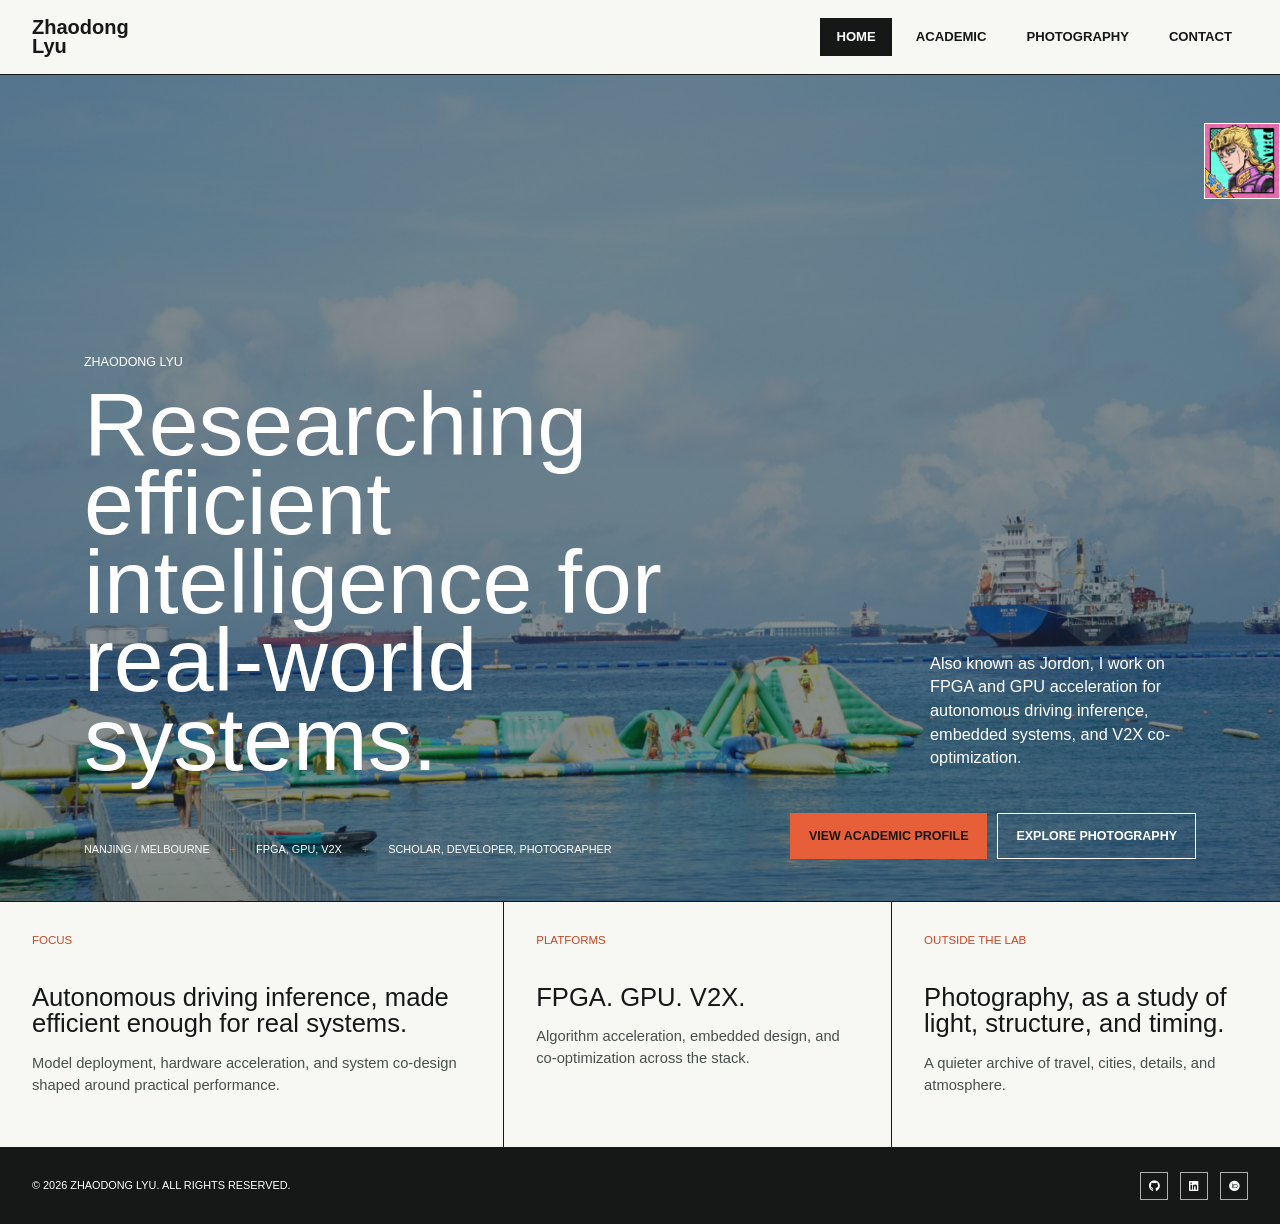
==== commit c23ee6bf: "Use PingFang typography and simplify hero" ====
--- a/index.html
+++ b/index.html
@@ -30,7 +30,6 @@
         <div class="hero-shell">
             <div class="container">
                 <div class="hero-content">
-                    <p class="hero-eyebrow">Southeast University and Monash University</p>
                     <div class="hero-avatar">
                         <img src="assets/images/profile.PNG" alt="Portrait of Zhaodong Lyu">
                     </div>
--- a/assets/css/style.css
+++ b/assets/css/style.css
@@ -1,5 +1,3 @@
-@import url("https://fonts.googleapis.com/css2?family=DM+Mono:wght@400;500&family=DM+Sans:opsz,wght@9..40,400;9..40,500;9..40,600;9..40,700&family=Playfair+Display:ital,wght@0,500;0,600;0,700;1,500;1,600&display=swap");
-
 * { box-sizing: border-box; margin: 0; padding: 0; }
 
 :root {
@@ -12,9 +10,9 @@
     --accent: #e65f38;
     --accent-deep: #c74725;
     --white: #ffffff;
-    --serif: "Playfair Display", Georgia, "Times New Roman", serif;
-    --sans: "DM Sans", "PingFang SC", "Hiragino Sans GB", "Microsoft YaHei", sans-serif;
-    --mono: "DM Mono", "SFMono-Regular", Consolas, monospace;
+    --serif: "PingFang SC", "Hiragino Sans GB", "Microsoft YaHei", -apple-system, BlinkMacSystemFont, "Segoe UI", sans-serif;
+    --sans: "PingFang SC", "Hiragino Sans GB", "Microsoft YaHei", -apple-system, BlinkMacSystemFont, "Segoe UI", sans-serif;
+    --mono: "PingFang SC", "Hiragino Sans GB", "Microsoft YaHei", -apple-system, BlinkMacSystemFont, "Segoe UI", sans-serif;
     --max-width: 1240px;
 }
 
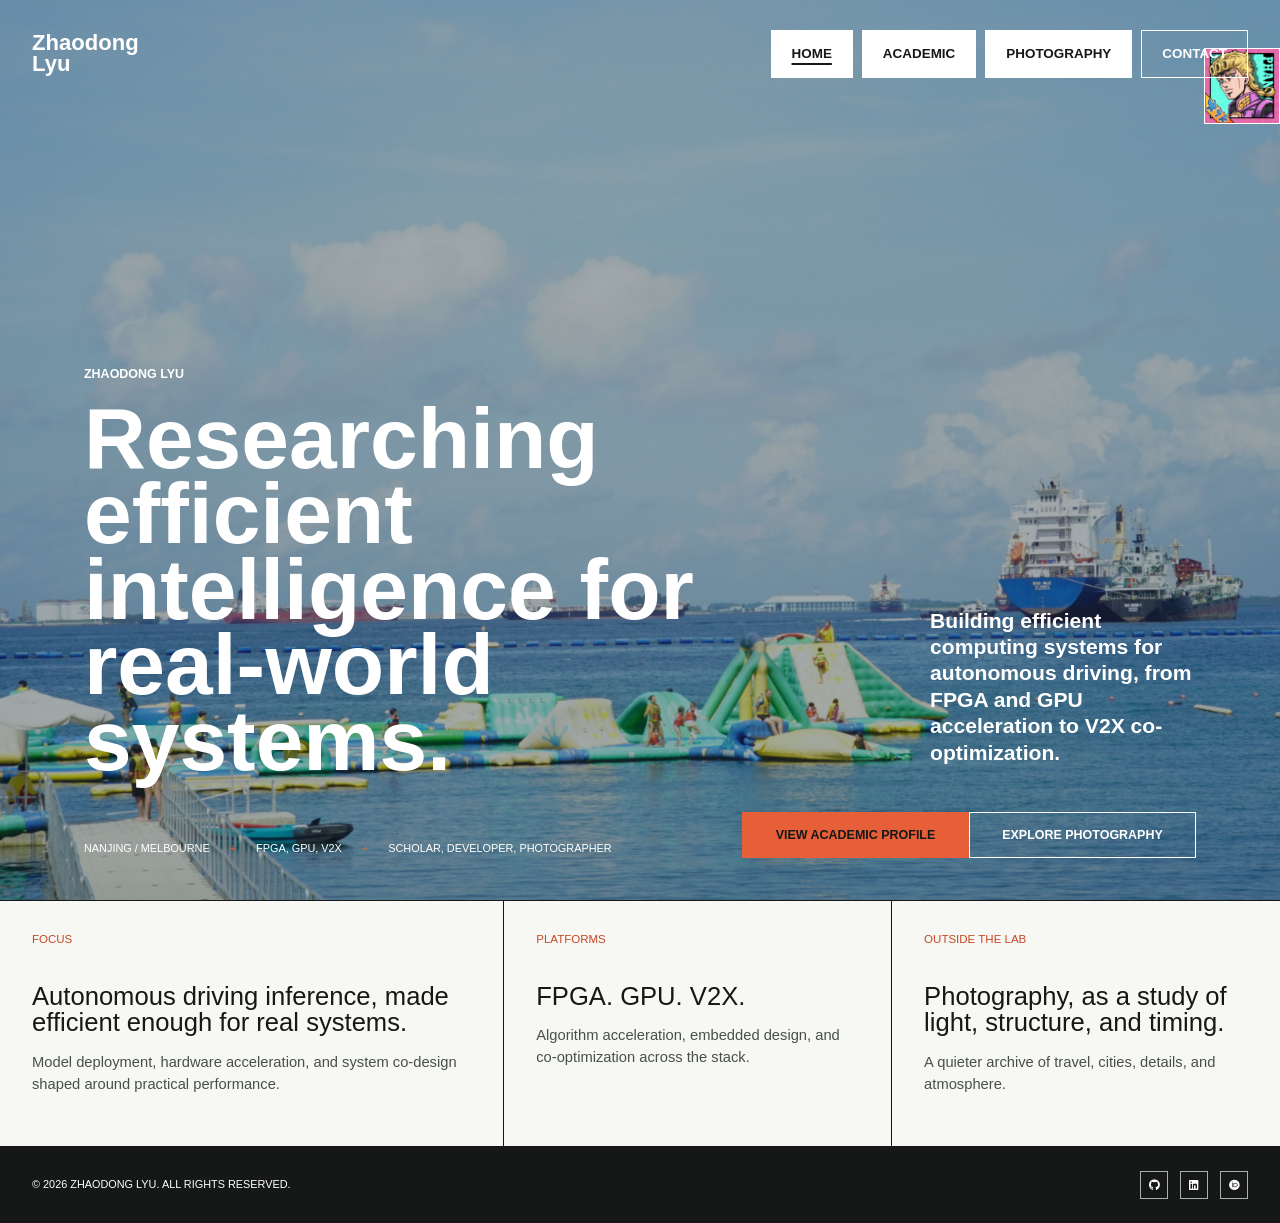
==== commit fd3b0bf2: "Align home hero with reference composition" ====
--- a/index.html
+++ b/index.html
@@ -35,7 +35,7 @@
                     </div>
                     <p class="hero-overline">Zhaodong Lyu</p>
                     <h1 class="hero-title">Researching efficient intelligence for real-world systems.</h1>
-                    <p class="hero-subtitle">Also known as Jordon, I work on FPGA and GPU acceleration for autonomous driving inference, embedded systems, and V2X co-optimization.</p>
+                    <p class="hero-subtitle">Building efficient computing systems for autonomous driving, from FPGA and GPU acceleration to V2X co-optimization.</p>
                     <div class="hero-meta">
                         <span>Nanjing / Melbourne</span>
                         <span>FPGA, GPU, V2X</span>
--- a/assets/css/style.css
+++ b/assets/css/style.css
@@ -31,6 +31,16 @@
 .hamburger { display: none; width: 42px; height: 38px; align-items: center; justify-content: center; flex-direction: column; gap: 5px; border: 1px solid var(--ink); background: transparent; cursor: pointer; }
 .hamburger span { width: 17px; height: 1px; background: var(--ink); }
 
+/* On the home view, the navigation sits directly on the photograph like the reference layout. */
+.navbar.home-nav { position: absolute; width: 100%; background: transparent; border-bottom: 0; }
+.navbar.home-nav .container { min-height: 108px; }
+.navbar.home-nav .nav-brand { color: var(--white); font-size: 1.38rem; font-weight: 700; }
+.navbar.home-nav .nav-menu { gap: 9px; }
+.navbar.home-nav .nav-link { min-height: 48px; padding: 0 20px; border-color: var(--white); background: var(--white); color: var(--ink); font-size: 0.84rem; }
+.navbar.home-nav .nav-link:hover, .navbar.home-nav .nav-link.active { background: var(--white); border-color: var(--white); color: var(--ink); text-decoration: underline; text-decoration-thickness: 2px; text-underline-offset: 5px; }
+.navbar.home-nav .nav-menu li:last-child .nav-link { background: transparent; color: var(--white); }
+.navbar.home-nav .nav-menu li:last-child .nav-link:hover, .navbar.home-nav .nav-menu li:last-child .nav-link.active { background: transparent; color: var(--white); }
+
 .section { display: none; min-height: calc(100vh - 74px); padding: 96px 0 112px; }
 .section.active { display: block; }
 .section-heading { max-width: 920px; margin: 0 0 58px; }
@@ -41,21 +51,21 @@
 
 /* The hero keeps the existing harbor photograph, but gives it the visual prominence of the reference site. */
 .home-section { padding: 0; }
-.hero-shell { min-height: calc(100vh - 74px); }
+.hero-shell { min-height: 100vh; }
 .hero-shell .container { width: 100%; max-width: none; }
-.hero-content { position: relative; display: grid; min-height: calc(100vh - 74px); grid-template-columns: minmax(32px, 1fr) repeat(12, minmax(0, 78px)) minmax(32px, 1fr); grid-template-rows: auto 1fr auto auto; column-gap: 16px; padding: 48px 0 42px; overflow: hidden; background-color: #315a73; background-image: url("../images/background.png"); background-position: center; background-size: cover; }
-.hero-content::before { position: absolute; inset: 0; background: rgba(12, 27, 34, 0.5); content: ""; }
+.hero-content { position: relative; display: grid; min-height: 100svh; grid-template-columns: minmax(32px, 1fr) repeat(12, minmax(0, 78px)) minmax(32px, 1fr); grid-template-rows: auto 1fr auto auto; column-gap: 16px; padding: 48px 0 42px; overflow: hidden; background-color: #315a73; background-image: url("../images/background.png"); background-position: center; background-size: cover; }
+.hero-content::before { position: absolute; inset: 0; background: rgba(12, 27, 34, 0.38); content: ""; }
 .hero-content > * { position: relative; z-index: 1; }
 .hero-eyebrow { grid-column: 2 / span 5; align-self: start; color: var(--white); font-family: var(--mono); font-size: 0.75rem; letter-spacing: 0; line-height: 1.35; text-transform: uppercase; }
 .hero-avatar { grid-column: 12 / span 3; grid-row: 1; width: 76px; height: 76px; justify-self: end; overflow: hidden; border: 1px solid var(--white); }
 .hero-avatar img { width: 100%; height: 100%; object-fit: cover; }
-.hero-overline { grid-column: 2 / span 7; grid-row: 2; align-self: end; margin-bottom: 12px; color: var(--white); font-family: var(--mono); font-size: 0.78rem; letter-spacing: 0; text-transform: uppercase; }
-.hero-title { grid-column: 2 / span 8; grid-row: 3; max-width: 850px; color: var(--white); font-family: var(--serif); font-size: clamp(3.8rem, 7vw, 7.4rem); font-weight: 500; letter-spacing: 0; line-height: 0.88; }
-.hero-subtitle { grid-column: 11 / span 3; grid-row: 3; align-self: end; padding-bottom: 9px; color: var(--white); font-size: 1.02rem; line-height: 1.45; }
+.hero-overline { grid-column: 2 / span 7; grid-row: 2; align-self: end; margin-bottom: 16px; color: var(--white); font-family: var(--mono); font-size: 0.78rem; font-weight: 600; letter-spacing: 0; text-transform: uppercase; }
+.hero-title { grid-column: 2 / span 8; grid-row: 3; max-width: 850px; color: var(--white); font-family: var(--sans); font-size: clamp(3.8rem, 6.7vw, 7.15rem); font-weight: 700; letter-spacing: 0; line-height: 0.88; }
+.hero-subtitle { grid-column: 11 / span 3; grid-row: 3; align-self: end; padding-bottom: 12px; color: var(--white); font-size: clamp(1rem, 1.65vw, 1.38rem); font-weight: 700; line-height: 1.25; }
 .hero-meta { grid-column: 2 / span 7; grid-row: 4; display: flex; flex-wrap: wrap; gap: 8px 20px; align-self: end; margin-top: 34px; color: var(--white); font-family: var(--mono); font-size: 0.68rem; letter-spacing: 0; text-transform: uppercase; }
 .hero-meta span + span::before { margin-right: 20px; color: var(--accent); content: "+"; }
-.hero-links { grid-column: 9 / span 5; grid-row: 4; display: flex; align-items: end; justify-content: end; gap: 10px; margin-top: 34px; }
-.hero-links .btn { white-space: nowrap; }
+.hero-links { grid-column: 9 / span 5; grid-row: 4; display: flex; align-items: end; justify-content: end; gap: 0; margin-top: 34px; }
+.hero-links .btn { flex: 1 1 0; white-space: nowrap; }
 .btn { display: inline-flex; min-height: 46px; align-items: center; justify-content: center; padding: 10px 18px; border: 1px solid var(--ink); font-size: 0.78rem; font-weight: 700; letter-spacing: 0; line-height: 1.2; text-align: center; text-decoration: none; text-transform: uppercase; transition: background 160ms ease, border-color 160ms ease, color 160ms ease; }
 .btn-primary { background: var(--accent); border-color: var(--accent); color: var(--ink); }
 .btn-primary:hover { background: var(--white); border-color: var(--white); }
@@ -175,18 +185,24 @@
 @media (max-width: 720px) {
     .container { width: min(var(--max-width), calc(100% - 36px)); }
     .navbar .container { min-height: 62px; }
+    .navbar.home-nav .container { min-height: 62px; }
+    .navbar.home-nav .hamburger { border-color: var(--white); }
+    .navbar.home-nav .hamburger span { background: var(--white); }
     .hamburger { display: inline-flex; }
     .nav-menu { position: absolute; top: 61px; right: 18px; left: 18px; display: none; align-items: stretch; padding: 12px; border: 1px solid var(--ink); background: var(--paper); }
     .nav-menu.active { display: grid; }
     .nav-link { justify-content: center; }
     .section { min-height: calc(100vh - 62px); padding: 68px 0 76px; }
+    .home-section { padding: 0; }
     .hero-shell, .hero-content { min-height: calc(100svh - 62px); }
+    .home-section .hero-shell, .home-section .hero-content { min-height: 100svh; }
     .hero-content { display: flex; min-height: calc(100svh - 62px); flex-direction: column; align-items: flex-start; justify-content: flex-end; padding: 30px 24px 26px; }
+    .home-section .hero-content { padding: 84px 24px 26px; }
     .hero-content::before { background: rgba(12, 27, 34, 0.56); }
     .hero-eyebrow { position: absolute; top: 30px; left: 24px; max-width: 220px; }
-    .hero-avatar { position: absolute; top: 24px; right: 24px; width: 58px; height: 58px; }
+    .hero-avatar { position: absolute; top: 84px; right: 24px; width: 58px; height: 58px; }
     .hero-overline { margin: 0 0 10px; }
-    .hero-title { font-size: clamp(3.15rem, 15vw, 5.4rem); line-height: 0.88; }
+    .hero-title { max-width: 100%; font-size: clamp(2.65rem, 12.4vw, 3.8rem); line-height: 0.9; overflow-wrap: break-word; }
     .hero-subtitle { max-width: 500px; margin-top: 18px; font-size: 0.96rem; }
     .hero-meta { margin-top: 24px; gap: 7px 14px; font-size: 0.61rem; }
     .hero-meta span + span::before { margin-right: 14px; }
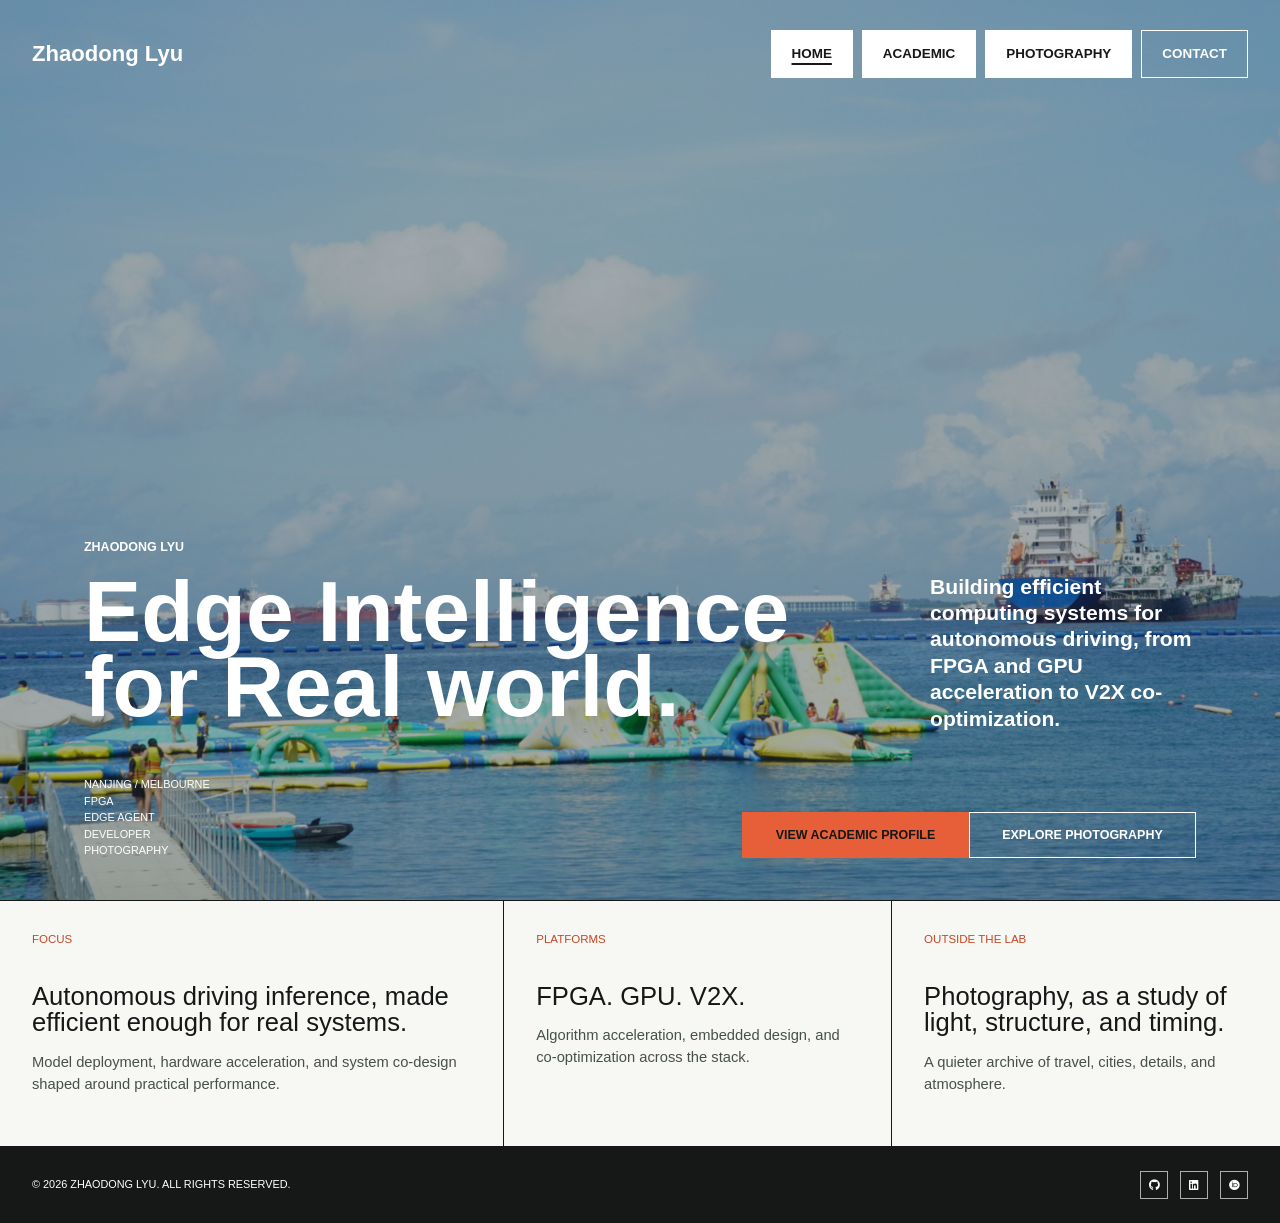
==== commit 9881fca9: "Simplify hero identity and metadata" ====
--- a/index.html
+++ b/index.html
@@ -30,16 +30,15 @@
         <div class="hero-shell">
             <div class="container">
                 <div class="hero-content">
-                    <div class="hero-avatar">
-                        <img src="assets/images/profile.PNG" alt="Portrait of Zhaodong Lyu">
-                    </div>
                     <p class="hero-overline">Zhaodong Lyu</p>
-                    <h1 class="hero-title">Researching efficient intelligence for real-world systems.</h1>
+                    <h1 class="hero-title">Edge Intelligence for Real world.</h1>
                     <p class="hero-subtitle">Building efficient computing systems for autonomous driving, from FPGA and GPU acceleration to V2X co-optimization.</p>
                     <div class="hero-meta">
                         <span>Nanjing / Melbourne</span>
-                        <span>FPGA, GPU, V2X</span>
-                        <span>Scholar, Developer, Photographer</span>
+                        <span>FPGA</span>
+                        <span>Edge Agent</span>
+                        <span>Developer</span>
+                        <span>Photography</span>
                     </div>
                     <div class="hero-links">
                         <a href="#academic" class="btn btn-primary">View Academic Profile</a>
--- a/assets/css/style.css
+++ b/assets/css/style.css
@@ -24,7 +24,7 @@
 
 .navbar { position: sticky; top: 0; z-index: 1000; background: rgba(247, 247, 243, 0.95); border-bottom: 1px solid var(--line-strong); }
 .navbar .container { min-height: 74px; display: flex; align-items: center; justify-content: space-between; gap: 32px; }
-.nav-brand { max-width: 130px; color: var(--ink); font-family: var(--serif); font-size: 1.25rem; font-weight: 600; letter-spacing: 0; line-height: 0.95; text-decoration: none; }
+.nav-brand { max-width: none; color: var(--ink); font-family: var(--serif); font-size: 1.25rem; font-weight: 600; letter-spacing: 0; line-height: 1; text-decoration: none; white-space: nowrap; }
 .nav-menu { display: flex; align-items: center; gap: 8px; list-style: none; }
 .nav-link { display: inline-flex; min-height: 38px; align-items: center; padding: 0 15px; border: 1px solid transparent; color: var(--ink); font-size: 0.82rem; font-weight: 600; letter-spacing: 0; text-decoration: none; text-transform: uppercase; transition: background 160ms ease, color 160ms ease, border-color 160ms ease; }
 .nav-link:hover, .nav-link.active { border-color: var(--ink); background: var(--ink); color: var(--white); }
@@ -57,13 +57,10 @@
 .hero-content::before { position: absolute; inset: 0; background: rgba(12, 27, 34, 0.38); content: ""; }
 .hero-content > * { position: relative; z-index: 1; }
 .hero-eyebrow { grid-column: 2 / span 5; align-self: start; color: var(--white); font-family: var(--mono); font-size: 0.75rem; letter-spacing: 0; line-height: 1.35; text-transform: uppercase; }
-.hero-avatar { grid-column: 12 / span 3; grid-row: 1; width: 76px; height: 76px; justify-self: end; overflow: hidden; border: 1px solid var(--white); }
-.hero-avatar img { width: 100%; height: 100%; object-fit: cover; }
 .hero-overline { grid-column: 2 / span 7; grid-row: 2; align-self: end; margin-bottom: 16px; color: var(--white); font-family: var(--mono); font-size: 0.78rem; font-weight: 600; letter-spacing: 0; text-transform: uppercase; }
 .hero-title { grid-column: 2 / span 8; grid-row: 3; max-width: 850px; color: var(--white); font-family: var(--sans); font-size: clamp(3.8rem, 6.7vw, 7.15rem); font-weight: 700; letter-spacing: 0; line-height: 0.88; }
 .hero-subtitle { grid-column: 11 / span 3; grid-row: 3; align-self: end; padding-bottom: 12px; color: var(--white); font-size: clamp(1rem, 1.65vw, 1.38rem); font-weight: 700; line-height: 1.25; }
-.hero-meta { grid-column: 2 / span 7; grid-row: 4; display: flex; flex-wrap: wrap; gap: 8px 20px; align-self: end; margin-top: 34px; color: var(--white); font-family: var(--mono); font-size: 0.68rem; letter-spacing: 0; text-transform: uppercase; }
-.hero-meta span + span::before { margin-right: 20px; color: var(--accent); content: "+"; }
+.hero-meta { grid-column: 2 / span 7; grid-row: 4; display: grid; gap: 3px; align-self: end; margin-top: 34px; color: var(--white); font-family: var(--mono); font-size: 0.68rem; letter-spacing: 0; line-height: 1.25; text-transform: uppercase; }
 .hero-links { grid-column: 9 / span 5; grid-row: 4; display: flex; align-items: end; justify-content: end; gap: 0; margin-top: 34px; }
 .hero-links .btn { flex: 1 1 0; white-space: nowrap; }
 .btn { display: inline-flex; min-height: 46px; align-items: center; justify-content: center; padding: 10px 18px; border: 1px solid var(--ink); font-size: 0.78rem; font-weight: 700; letter-spacing: 0; line-height: 1.2; text-align: center; text-decoration: none; text-transform: uppercase; transition: background 160ms ease, border-color 160ms ease, color 160ms ease; }
@@ -200,7 +197,6 @@
     .home-section .hero-content { padding: 84px 24px 26px; }
     .hero-content::before { background: rgba(12, 27, 34, 0.56); }
     .hero-eyebrow { position: absolute; top: 30px; left: 24px; max-width: 220px; }
-    .hero-avatar { position: absolute; top: 84px; right: 24px; width: 58px; height: 58px; }
     .hero-overline { margin: 0 0 10px; }
     .hero-title { max-width: 100%; font-size: clamp(2.65rem, 12.4vw, 3.8rem); line-height: 0.9; overflow-wrap: break-word; }
     .hero-subtitle { max-width: 500px; margin-top: 18px; font-size: 0.96rem; }
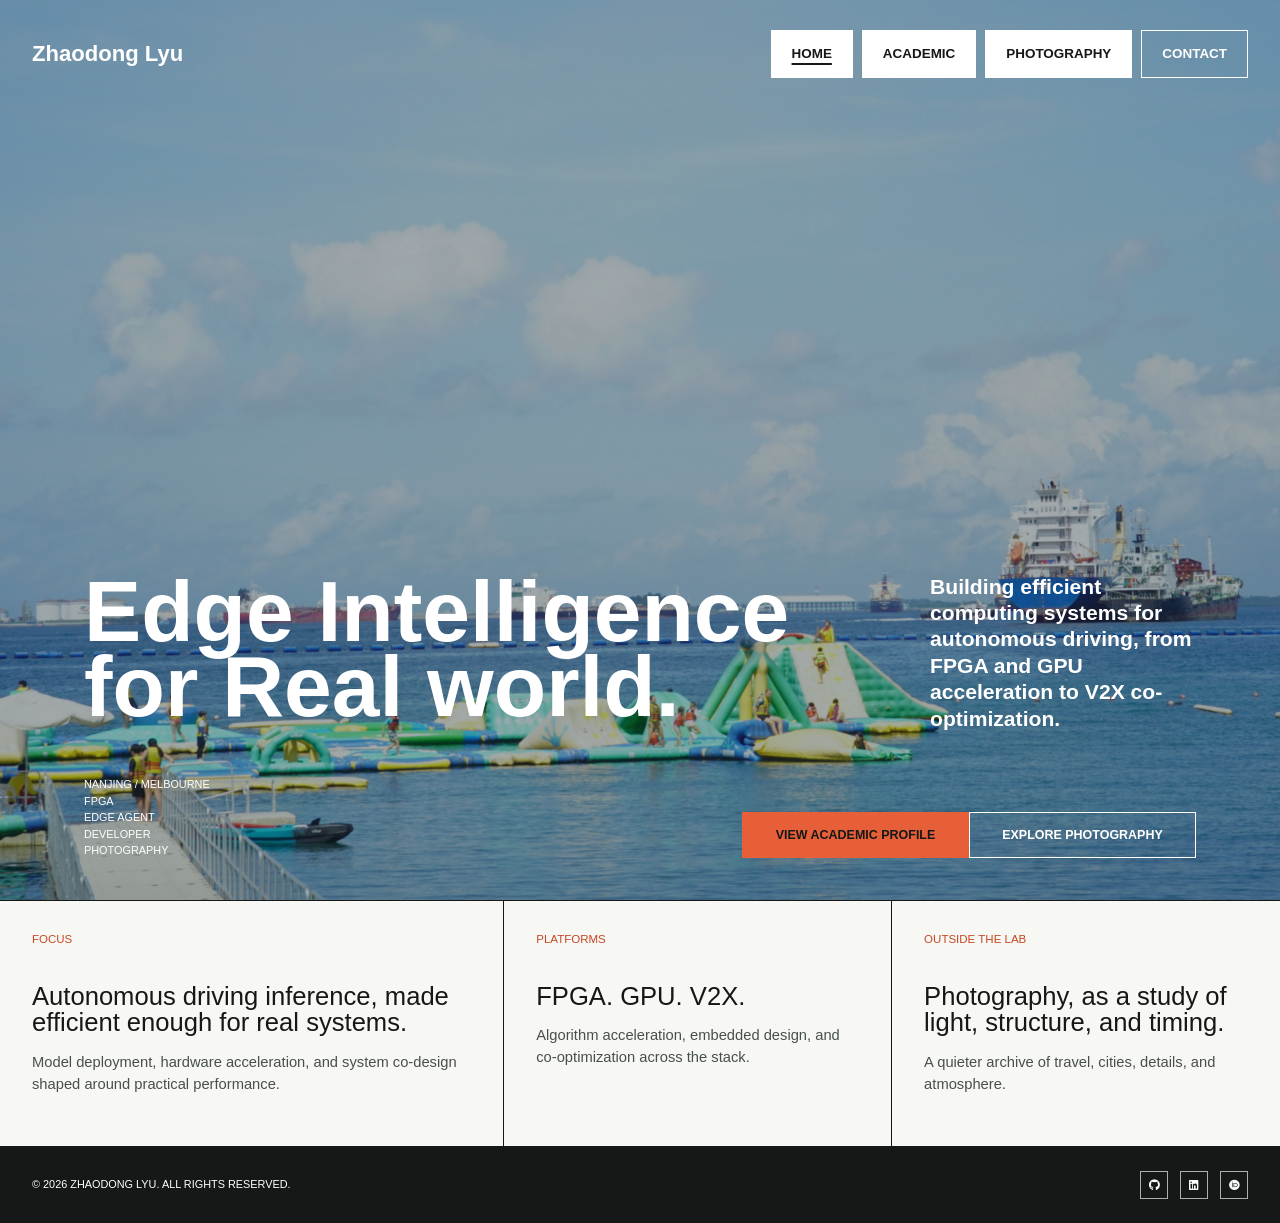
==== commit 691f7f5b: "Refine hero title and refresh stylesheet cache" ====
--- a/index.html
+++ b/index.html
@@ -5,7 +5,7 @@
     <meta name="viewport" content="width=device-width, initial-scale=1.0">
     <title>Zhaodong Lyu | Personal Website</title>
     <meta name="description" content="Personal website of Zhaodong Lyu, focused on FPGA and GPU acceleration for autonomous driving inference and V2X co-optimization.">
-    <link rel="stylesheet" href="assets/css/style.css?v=20260917">
+    <link rel="stylesheet" href="assets/css/style.css?v=20260917-hero2">
     <link rel="stylesheet" href="https://cdnjs.cloudflare.com/ajax/libs/font-awesome/6.4.0/css/all.min.css">
 </head>
 <body>
@@ -30,7 +30,6 @@
         <div class="hero-shell">
             <div class="container">
                 <div class="hero-content">
-                    <p class="hero-overline">Zhaodong Lyu</p>
                     <h1 class="hero-title">Edge Intelligence for Real world.</h1>
                     <p class="hero-subtitle">Building efficient computing systems for autonomous driving, from FPGA and GPU acceleration to V2X co-optimization.</p>
                     <div class="hero-meta">
--- a/assets/css/style.css
+++ b/assets/css/style.css
@@ -57,7 +57,6 @@
 .hero-content::before { position: absolute; inset: 0; background: rgba(12, 27, 34, 0.38); content: ""; }
 .hero-content > * { position: relative; z-index: 1; }
 .hero-eyebrow { grid-column: 2 / span 5; align-self: start; color: var(--white); font-family: var(--mono); font-size: 0.75rem; letter-spacing: 0; line-height: 1.35; text-transform: uppercase; }
-.hero-overline { grid-column: 2 / span 7; grid-row: 2; align-self: end; margin-bottom: 16px; color: var(--white); font-family: var(--mono); font-size: 0.78rem; font-weight: 600; letter-spacing: 0; text-transform: uppercase; }
 .hero-title { grid-column: 2 / span 8; grid-row: 3; max-width: 850px; color: var(--white); font-family: var(--sans); font-size: clamp(3.8rem, 6.7vw, 7.15rem); font-weight: 700; letter-spacing: 0; line-height: 0.88; }
 .hero-subtitle { grid-column: 11 / span 3; grid-row: 3; align-self: end; padding-bottom: 12px; color: var(--white); font-size: clamp(1rem, 1.65vw, 1.38rem); font-weight: 700; line-height: 1.25; }
 .hero-meta { grid-column: 2 / span 7; grid-row: 4; display: grid; gap: 3px; align-self: end; margin-top: 34px; color: var(--white); font-family: var(--mono); font-size: 0.68rem; letter-spacing: 0; line-height: 1.25; text-transform: uppercase; }
@@ -197,7 +196,6 @@
     .home-section .hero-content { padding: 84px 24px 26px; }
     .hero-content::before { background: rgba(12, 27, 34, 0.56); }
     .hero-eyebrow { position: absolute; top: 30px; left: 24px; max-width: 220px; }
-    .hero-overline { margin: 0 0 10px; }
     .hero-title { max-width: 100%; font-size: clamp(2.65rem, 12.4vw, 3.8rem); line-height: 0.9; overflow-wrap: break-word; }
     .hero-subtitle { max-width: 500px; margin-top: 18px; font-size: 0.96rem; }
     .hero-meta { margin-top: 24px; gap: 7px 14px; font-size: 0.61rem; }
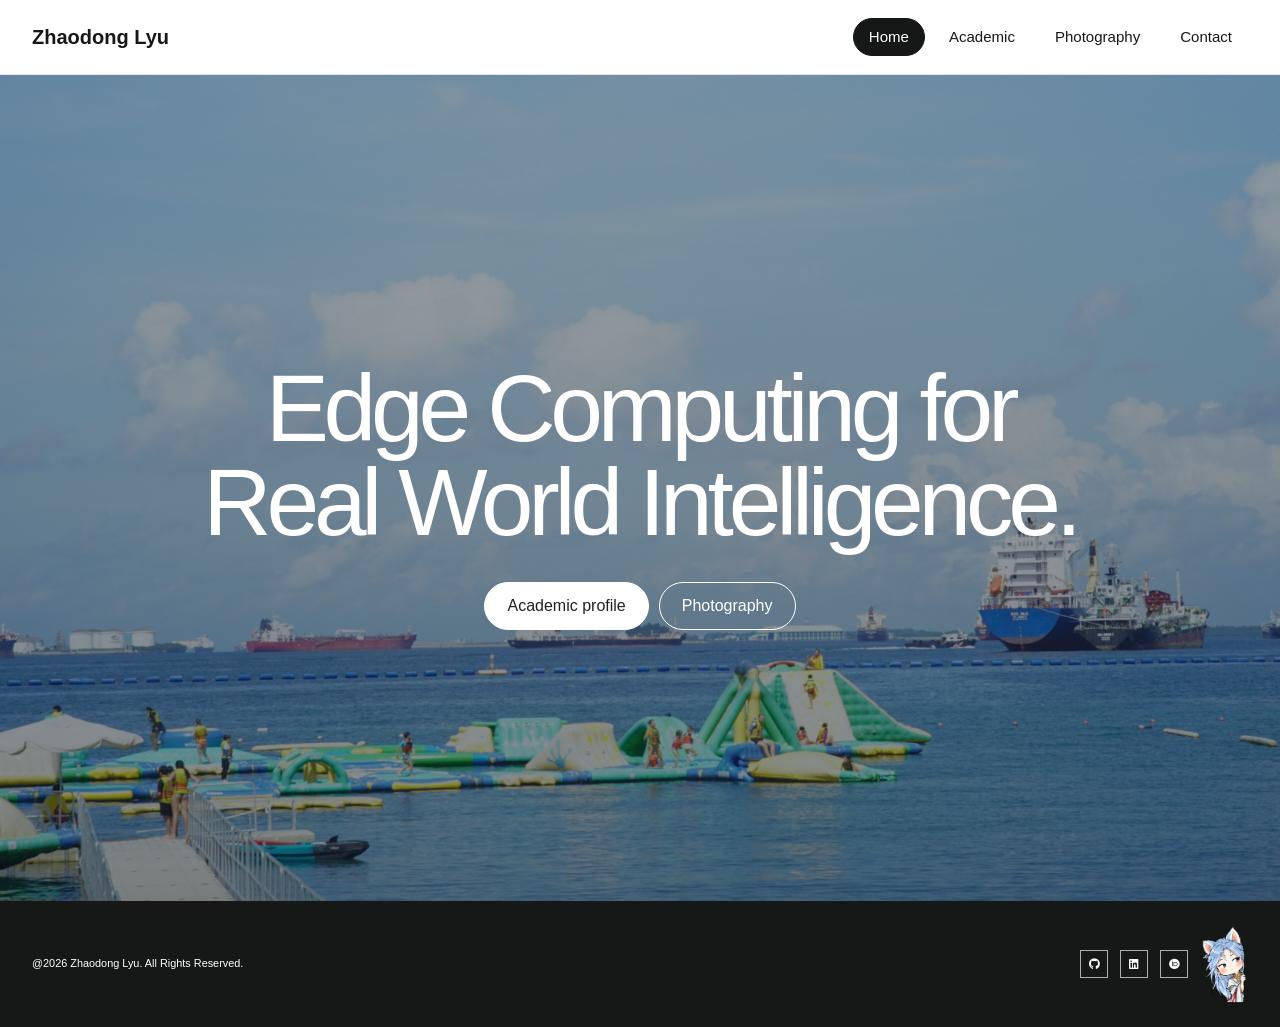
==== commit c93766df: "Refresh personal homepage and update academic publications" ====
--- a/index.html
+++ b/index.html
@@ -5,7 +5,7 @@
     <meta name="viewport" content="width=device-width, initial-scale=1.0">
     <title>Zhaodong Lyu | Personal Website</title>
     <meta name="description" content="Personal website of Zhaodong Lyu, focused on FPGA and GPU acceleration for autonomous driving inference and V2X co-optimization.">
-    <link rel="stylesheet" href="assets/css/style.css?v=20260917-hero2">
+    <link rel="stylesheet" href="assets/css/style.css?v=20261104-snapshot">
     <link rel="stylesheet" href="https://cdnjs.cloudflare.com/ajax/libs/font-awesome/6.4.0/css/all.min.css">
 </head>
 <body>
@@ -27,40 +27,11 @@
     </nav>
 
     <section id="home" class="section home-section active">
-        <div class="hero-shell">
-            <div class="container">
-                <div class="hero-content">
-                    <h1 class="hero-title">Edge Intelligence for Real world.</h1>
-                    <p class="hero-subtitle">Building efficient computing systems for autonomous driving, from FPGA and GPU acceleration to V2X co-optimization.</p>
-                    <div class="hero-meta">
-                        <span>Nanjing / Melbourne</span>
-                        <span>FPGA</span>
-                        <span>Edge Agent</span>
-                        <span>Developer</span>
-                        <span>Photography</span>
-                    </div>
-                    <div class="hero-links">
-                        <a href="#academic" class="btn btn-primary">View Academic Profile</a>
-                        <a href="#photography" class="btn btn-secondary">Explore Photography</a>
-                    </div>
-                </div>
-                <div class="hero-highlights">
-                    <article class="highlight-card">
-                        <p class="highlight-label">Focus</p>
-                        <h2>Autonomous driving inference, made efficient enough for real systems.</h2>
-                        <p>Model deployment, hardware acceleration, and system co-design shaped around practical performance.</p>
-                    </article>
-                    <article class="highlight-card">
-                        <p class="highlight-label">Platforms</p>
-                        <h2>FPGA. GPU. V2X.</h2>
-                        <p>Algorithm acceleration, embedded design, and co-optimization across the stack.</p>
-                    </article>
-                    <article class="highlight-card">
-                        <p class="highlight-label">Outside The Lab</p>
-                        <h2>Photography, as a study of light, structure, and timing.</h2>
-                        <p>A quieter archive of travel, cities, details, and atmosphere.</p>
-                    </article>
-                </div>
+        <div class="hero-content">
+            <h1 class="hero-title">Edge Computing for<br>Real World Intelligence.</h1>
+            <div class="hero-links">
+                <a href="#academic">Academic profile</a>
+                <a href="#photography">Photography</a>
             </div>
         </div>
     </section>
@@ -68,9 +39,8 @@
     <section id="academic" class="section academic-section">
         <div class="container">
             <div class="section-heading">
-                <p class="section-kicker">Academic</p>
-                <h2 class="section-title">Research profile, publications, and experience.</h2>
-                <p class="section-intro">This section gathers the core of my academic work, from background and ongoing interests to selected publications and assistantship experience.</p>
+                <h2 class="section-title">Academic</h2>
+                <a class="cv-link" href="assets/cv.pdf" download>Download CV ↓</a>
             </div>
 
             <div class="tabs">
@@ -83,15 +53,9 @@
             <div class="tab-content active" id="about">
                 <div class="about-grid">
                     <div class="about-panel">
-                        <h3>About Me</h3>
-                        <p>I am currently affiliated with Southeast University and Monash University. Before that, I received my B.S. in Communication Engineering from Hunan University in 2021 and my M.S. in Electrical Engineering from ShanghaiTech University in 2024.</p>
-                        <p>My work focuses on making intelligent systems more efficient and deployable, especially for autonomous driving inference, FPGA and GPU acceleration, and V2X-oriented system co-optimization.</p>
-                        <p>I am especially interested in research that connects algorithm design, hardware architecture, and end-to-end system performance.</p>
-                        <div class="cv-button">
-                            <a href="assets/cv.pdf" class="btn btn-primary" download>
-                                <i class="fas fa-download"></i> Download CV
-                            </a>
-                        </div>
+                        <h3>Zhaodong Lyu</h3>
+                        <p>I work on FPGA and GPU acceleration for autonomous driving at Southeast University and Monash University.</p>
+                        <p>I received my B.S. in Communication Engineering from Hunan University in 2021 and my M.S. in Electrical Engineering from ShanghaiTech University in 2024.</p>
                     </div>
                     <aside class="about-panel about-side">
                         <h3>Snapshot</h3>
@@ -107,46 +71,44 @@
             </div>
 
             <div class="tab-content" id="research">
-                <div class="research-grid">
-                    <article class="research-item">
-                        <p class="card-kicker">01</p>
+                <ol class="research-list">
+                    <li class="research-item">
                         <h4>FPGA Acceleration for Efficient Inference</h4>
                         <p>Designing dataflow-friendly accelerators and deployment strategies that improve throughput, latency, and energy efficiency for edge intelligence.</p>
-                    </article>
-                    <article class="research-item">
-                        <p class="card-kicker">02</p>
-                        <h4>GPU Optimization for Autonomous Driving Workloads</h4>
-                        <p>Exploring practical acceleration techniques for end-to-end perception and planning pipelines on heterogeneous computing platforms.</p>
-                    </article>
-                    <article class="research-item">
-                        <p class="card-kicker">03</p>
-                        <h4>V2X Co-optimization</h4>
-                        <p>Studying how communication, computation, and deployment decisions can be jointly optimized for collaborative intelligent transportation systems.</p>
-                    </article>
-                    <article class="research-item">
-                        <p class="card-kicker">04</p>
+                    </li>
+                    <li class="research-item">
                         <h4>Embedded FPGA and Digital Tapeout</h4>
                         <p>Contributing to a pure-digital embedded FPGA tapeout in TSMC 28HPC+, supported by an RTL generator workflow based on Fabulous eFPGA.</p>
-                    </article>
-                </div>
+                    </li>
+                </ol>
             </div>
 
             <div class="tab-content" id="publications">
                 <div class="publications-list">
                     <article class="publication-item">
-                        <p class="card-kicker">Selected Publication</p>
-                        <h4>EarFDA: A Lightweight and Energy-Efficient Fall Detection Accelerator for Ear-Worn Devices</h4>
-                        <p class="publication-authors"><strong>Authors:</strong> Zhao Dong, Hao Sun, Yuhao Shu, Yajun Ha</p>
-                        <p class="publication-venue"><strong>Venue:</strong> IEEE ISCAS 2024</p>
-                        <p class="publication-abstract">This work proposes an energy-efficient fall detection accelerator for ear-worn devices, combining compact feature extraction, lightweight neural design, and hardware-aware acceleration.</p>
-                        <div class="publication-links">
-                            <a href="https://ieeexplore.ieee.org/document/10557918" class="link" target="_blank" rel="noopener noreferrer">View Paper</a>
-                        </div>
-                    </article>
-                    <article class="publication-item publication-item-muted">
-                        <p class="card-kicker">In Progress</p>
-                        <h4>More publications will be added here.</h4>
-                        <p class="publication-abstract">This section is being updated as current projects move toward submission and publication.</p>
+                        <h4><a href="https://doi.org/10.1016/j.eng.2026.07.031">A software–hardware co-optimization and evaluation framework for modular end-to-end autonomous driving</a></h4>
+                        <p class="publication-authors">C. Ji, X. Li, <strong>Z. Lv</strong>, H. Sun, P. Liu, H. F. Yang, Z. Pu</p>
+                        <p class="publication-venue">Engineering · 2026</p>
+                    </article>
+                    <article class="publication-item">
+                        <h4><a href="https://doi.org/10.1109/ITC-ASIA71864.2026.11710881">An FPGA-based ML-KEM/ML-DSA accelerator with shared engines and rejection-aware signing scheduling</a></h4>
+                        <p class="publication-authors">W. Mo, J. Zou, Y. Tang, Z. Hu, Q. Deng, <strong>Z. Lyu</strong>, Y. Shu</p>
+                        <p class="publication-venue">IEEE International Test Conference in Asia (ITC-Asia), pp. 1–6 · 2026</p>
+                    </article>
+                    <article class="publication-item">
+                        <h4><a href="https://doi.org/10.1109/JSSC.2024.3396194">eCIMC: A 603.1-TOPS/W eDRAM-based cryogenic in-memory computing accelerator supporting Boolean/convolutional operations</a></h4>
+                        <p class="publication-authors">Y. Shu, H. Zhang, Q. Deng, H. Sun, <strong>Z. Lv</strong>, Y. Li, Y. Ha</p>
+                        <p class="publication-venue">IEEE Journal of Solid-State Circuits, 59(11), pp. 3827–3839 · 2024</p>
+                    </article>
+                    <article class="publication-item">
+                        <h4><a href="https://doi.org/10.23919/ICS.2024.3505839">Overview of cryogenic CMOS based computing systems</a></h4>
+                        <p class="publication-authors">Y. Shu, B. Ning, Y. Li, <strong>Z. Lyu</strong>, J. Wang, L. Lan, Y. Zhou, M. Zhang, H. Zhang, et al.</p>
+                        <p class="publication-venue">Integrated Circuits and Systems, 1(4), pp. 167–177 · 2024</p>
+                    </article>
+                    <article class="publication-item">
+                        <h4><a href="https://doi.org/10.1109/ISCAS58744.2024.10557918">EarFDA: A lightweight and energy-efficient fall detection accelerator for ear-worn devices</a></h4>
+                        <p class="publication-authors"><strong>Z. Lv</strong>, H. Sun, Y. Shu, Y. Ha</p>
+                        <p class="publication-venue">IEEE International Symposium on Circuits and Systems (ISCAS), pp. 1–5 · 2024</p>
                     </article>
                 </div>
             </div>
@@ -173,38 +135,14 @@
     <section id="photography" class="section photography-section">
         <div class="container">
             <div class="section-heading">
-                <p class="section-kicker">Photography</p>
-                <h2 class="section-title">Places, light, and details worth keeping.</h2>
-                <p class="section-intro">A personal collection of travel and city photographs. You can filter the gallery by location theme and year, then open each image in the lightbox viewer.</p>
-            </div>
-
-            <div class="gallery-stage">
-                <article class="gallery-feature">
-                    <p class="gallery-feature-kicker">Visual Notes</p>
-                    <h3>Photography keeps a second record of how I observe systems, spaces, and moments.</h3>
-                    <p>The collection moves through cities, travel, and quiet details. Less about volume. More about atmosphere.</p>
-                </article>
-                <div class="gallery-metrics">
-                    <div class="metric-card">
-                        <span class="metric-value">2019-2026</span>
-                        <span class="metric-label">Years in the archive filter</span>
-                    </div>
-                    <div class="metric-card">
-                        <span class="metric-value">Travel</span>
-                        <span class="metric-label">Cities, museums, parks, and coastlines</span>
-                    </div>
-                    <div class="metric-card">
-                        <span class="metric-value">Light</span>
-                        <span class="metric-label">Architecture, streets, reflections, and landscapes</span>
-                    </div>
-                </div>
+                <h2 class="section-title">Photography</h2>
             </div>
 
             <div class="filters">
                 <div class="filter-group">
-                    <label for="theme-filter">Theme</label>
+                    <label for="theme-filter">Location</label>
                     <select id="theme-filter">
-                        <option value="">All Themes</option>
+                        <option value="">All locations</option>
                         <option value="Unknown">Unknown</option>
                         <option value="Tongling, Anhui">Tongling, Anhui</option>
                         <option value="Hangzhou, Zhejiang">Hangzhou, Zhejiang</option>
@@ -243,7 +181,7 @@
             <div class="sort-options">
                 <button class="sort-btn active" data-sort="date-desc">Newest</button>
                 <button class="sort-btn" data-sort="date-asc">Oldest</button>
-                <button class="sort-btn" data-sort="theme">By Theme</button>
+                <button class="sort-btn" data-sort="theme">By location</button>
             </div>
 
             <div class="gallery-grid" id="gallery-grid">
@@ -254,9 +192,7 @@
     <section id="contact" class="section contact-section">
         <div class="container">
             <div class="section-heading">
-                <p class="section-kicker">Contact</p>
-                <h2 class="section-title">Open to research conversations and collaboration.</h2>
-                <p class="section-intro">If my work overlaps with your interests in efficient AI systems, embedded acceleration, or collaborative intelligent transportation, feel free to reach out.</p>
+                <h2 class="section-title">Contact</h2>
             </div>
 
             <div class="contact-content">
@@ -298,11 +234,24 @@
 
     <footer class="footer">
         <div class="container">
-            <p>&copy; 2026 Zhaodong Lyu. All rights reserved.</p>
+            <p>@2026 Zhaodong Lyu. All Rights Reserved.</p>
             <div class="social-links">
                 <a href="https://github.com/zhaodong-lyu" target="_blank" rel="noopener noreferrer" aria-label="GitHub"><i class="fab fa-github"></i></a>
                 <a href="https://www.linkedin.com/in/zhaodong-lyu/" target="_blank" rel="noopener noreferrer" aria-label="LinkedIn"><i class="fab fa-linkedin"></i></a>
                 <a href="https://orcid.org/0009-0007-7274-5625" target="_blank" rel="noopener noreferrer" aria-label="ORCID"><i class="fab fa-orcid"></i></a>
+                <svg class="footer-character" viewBox="0 0 790 1261" aria-hidden="true" focusable="false">
+                    <defs>
+                        <image id="character-art" href="assets/images/footer-character.webp" width="1247" height="1261" preserveAspectRatio="none"/>
+                        <clipPath id="character-left"><path d="M0 0H475V263L360 480H0Z"/></clipPath>
+                        <clipPath id="character-right"><path d="M620 0H1247V300H892L636 218Z"/></clipPath>
+                        <clipPath id="character-body"><path d="M0 480H360L475 263V0H620L636 218L892 300H1247V1261H0Z"/></clipPath>
+                    </defs>
+                    <g transform="translate(-220 0)">
+                        <g class="character-ear ear-left"><use href="#character-art" clip-path="url(#character-left)"/></g>
+                        <g class="character-ear ear-right"><use href="#character-art" clip-path="url(#character-right)"/></g>
+                        <use href="#character-art" clip-path="url(#character-body)"/>
+                    </g>
+                </svg>
             </div>
         </div>
     </footer>
@@ -318,6 +267,6 @@
         <a class="lightbox-next" onclick="nextImage()">&#10095;</a>
     </div>
 
-    <script src="assets/js/script.js"></script>
+    <script src="assets/js/script.js?v=20261104-harbor"></script>
 </body>
 </html>
--- a/assets/css/style.css
+++ b/assets/css/style.css
@@ -10,9 +10,7 @@
     --accent: #e65f38;
     --accent-deep: #c74725;
     --white: #ffffff;
-    --serif: "PingFang SC", "Hiragino Sans GB", "Microsoft YaHei", -apple-system, BlinkMacSystemFont, "Segoe UI", sans-serif;
-    --sans: "PingFang SC", "Hiragino Sans GB", "Microsoft YaHei", -apple-system, BlinkMacSystemFont, "Segoe UI", sans-serif;
-    --mono: "PingFang SC", "Hiragino Sans GB", "Microsoft YaHei", -apple-system, BlinkMacSystemFont, "Segoe UI", sans-serif;
+    --sans: "HSBI Lausanne", Arial, sans-serif;
     --max-width: 1240px;
 }
 
@@ -24,132 +22,167 @@
 
 .navbar { position: sticky; top: 0; z-index: 1000; background: rgba(247, 247, 243, 0.95); border-bottom: 1px solid var(--line-strong); }
 .navbar .container { min-height: 74px; display: flex; align-items: center; justify-content: space-between; gap: 32px; }
-.nav-brand { max-width: none; color: var(--ink); font-family: var(--serif); font-size: 1.25rem; font-weight: 600; letter-spacing: 0; line-height: 1; text-decoration: none; white-space: nowrap; }
+.nav-brand { max-width: none; color: var(--ink); font-family: var(--sans); font-size: 1.25rem; font-weight: 600; letter-spacing: 0; line-height: 1; text-decoration: none; white-space: nowrap; }
 .nav-menu { display: flex; align-items: center; gap: 8px; list-style: none; }
 .nav-link { display: inline-flex; min-height: 38px; align-items: center; padding: 0 15px; border: 1px solid transparent; color: var(--ink); font-size: 0.82rem; font-weight: 600; letter-spacing: 0; text-decoration: none; text-transform: uppercase; transition: background 160ms ease, color 160ms ease, border-color 160ms ease; }
 .nav-link:hover, .nav-link.active { border-color: var(--ink); background: var(--ink); color: var(--white); }
 .hamburger { display: none; width: 42px; height: 38px; align-items: center; justify-content: center; flex-direction: column; gap: 5px; border: 1px solid var(--ink); background: transparent; cursor: pointer; }
 .hamburger span { width: 17px; height: 1px; background: var(--ink); }
 
-/* On the home view, the navigation sits directly on the photograph like the reference layout. */
-.navbar.home-nav { position: absolute; width: 100%; background: transparent; border-bottom: 0; }
-.navbar.home-nav .container { min-height: 108px; }
-.navbar.home-nav .nav-brand { color: var(--white); font-size: 1.38rem; font-weight: 700; }
-.navbar.home-nav .nav-menu { gap: 9px; }
-.navbar.home-nav .nav-link { min-height: 48px; padding: 0 20px; border-color: var(--white); background: var(--white); color: var(--ink); font-size: 0.84rem; }
-.navbar.home-nav .nav-link:hover, .navbar.home-nav .nav-link.active { background: var(--white); border-color: var(--white); color: var(--ink); text-decoration: underline; text-decoration-thickness: 2px; text-underline-offset: 5px; }
-.navbar.home-nav .nav-menu li:last-child .nav-link { background: transparent; color: var(--white); }
-.navbar.home-nav .nav-menu li:last-child .nav-link:hover, .navbar.home-nav .nav-menu li:last-child .nav-link.active { background: transparent; color: var(--white); }
-
 .section { display: none; min-height: calc(100vh - 74px); padding: 96px 0 112px; }
 .section.active { display: block; }
 .section-heading { max-width: 920px; margin: 0 0 58px; }
-.section-kicker, .highlight-label, .card-kicker, .gallery-feature-kicker { color: var(--accent-deep); font-family: var(--mono); font-size: 0.72rem; font-weight: 500; letter-spacing: 0; line-height: 1.2; text-transform: uppercase; }
+.section-kicker, .highlight-label, .card-kicker, .gallery-feature-kicker { color: var(--accent-deep); font-family: var(--sans); font-size: 0.72rem; font-weight: 500; letter-spacing: 0; line-height: 1.2; text-transform: uppercase; }
 .section-kicker { margin-bottom: 14px; }
-.section-title { max-width: 870px; font-family: var(--serif); font-size: clamp(3rem, 5.3vw, 5.7rem); font-weight: 500; letter-spacing: 0; line-height: 0.98; }
+.section-title { max-width: 870px; font-family: var(--sans); font-size: clamp(3rem, 5.3vw, 5.7rem); font-weight: 500; letter-spacing: 0; line-height: 0.98; }
 .section-intro { max-width: 680px; margin-top: 24px; color: var(--ink-soft); font-size: 1.06rem; }
 
-/* The hero keeps the existing harbor photograph, but gives it the visual prominence of the reference site. */
+button, select { font-family: inherit; }
+.navbar { background: white; border-bottom: 1px solid #e4e5e7; }
+.nav-link { border-radius: 100px; font-size: .94rem; font-weight: 400; text-transform: none; }
+.hamburger { border-radius: 100px; }
 .home-section { padding: 0; }
-.hero-shell { min-height: 100vh; }
-.hero-shell .container { width: 100%; max-width: none; }
-.hero-content { position: relative; display: grid; min-height: 100svh; grid-template-columns: minmax(32px, 1fr) repeat(12, minmax(0, 78px)) minmax(32px, 1fr); grid-template-rows: auto 1fr auto auto; column-gap: 16px; padding: 48px 0 42px; overflow: hidden; background-color: #315a73; background-image: url("../images/background.png"); background-position: center; background-size: cover; }
-.hero-content::before { position: absolute; inset: 0; background: rgba(12, 27, 34, 0.38); content: ""; }
-.hero-content > * { position: relative; z-index: 1; }
-.hero-eyebrow { grid-column: 2 / span 5; align-self: start; color: var(--white); font-family: var(--mono); font-size: 0.75rem; letter-spacing: 0; line-height: 1.35; text-transform: uppercase; }
-.hero-title { grid-column: 2 / span 8; grid-row: 3; max-width: 850px; color: var(--white); font-family: var(--sans); font-size: clamp(3.8rem, 6.7vw, 7.15rem); font-weight: 700; letter-spacing: 0; line-height: 0.88; }
-.hero-subtitle { grid-column: 11 / span 3; grid-row: 3; align-self: end; padding-bottom: 12px; color: var(--white); font-size: clamp(1rem, 1.65vw, 1.38rem); font-weight: 700; line-height: 1.25; }
-.hero-meta { grid-column: 2 / span 7; grid-row: 4; display: grid; gap: 3px; align-self: end; margin-top: 34px; color: var(--white); font-family: var(--mono); font-size: 0.68rem; letter-spacing: 0; line-height: 1.25; text-transform: uppercase; }
-.hero-links { grid-column: 9 / span 5; grid-row: 4; display: flex; align-items: end; justify-content: end; gap: 0; margin-top: 34px; }
-.hero-links .btn { flex: 1 1 0; white-space: nowrap; }
+.hero-content {
+    min-height: calc(100svh - 74px);
+    padding: 64px 20px;
+    display: flex;
+    flex-direction: column;
+    justify-content: center;
+    align-items: center;
+    text-align: center;
+    color: white;
+    position: relative;
+    isolation: isolate;
+    overflow: hidden;
+    background: #304658;
+}
+.hero-content::before {
+    content: "";
+    position: absolute;
+    inset: 0;
+    z-index: -1;
+    pointer-events: none;
+    background: linear-gradient(rgba(16,28,41,.42), rgba(12,23,36,.52)), url("../images/background.png") center / cover;
+}
+.hero-title { margin: 16px 0 32px; font-size: clamp(2.5rem, 7.4vw, 7rem); line-height: .99; font-weight: 400; letter-spacing: -.055em; }
+.hero-links { display: flex; justify-content: center; flex-wrap: wrap; gap: 10px; }
+.hero-links a { padding: 10px 22px; border: 1px solid white; border-radius: 100px; color: white; text-decoration: none; }
+.hero-links a:first-child, .hero-links a:hover { background: white; color: #202124; }
+@media (prefers-reduced-motion: no-preference) {
+    .hero-content::before { animation: harbor-arrive 3.8s ease-out both; }
+    .hero-title, .hero-links { animation: hero-arrive .75s ease-out backwards; }
+    .hero-title { animation-delay: .12s; }
+    .hero-links { animation-delay: .26s; }
+    .hero-links a { transition: transform .2s ease-out, background-color .2s, color .2s; }
+    .hero-links a:is(:hover, :focus-visible) { transform: translateY(-3px); }
+}
+@media (hover: hover) and (pointer: fine) and (prefers-reduced-motion: no-preference) {
+    .hero-content::before {
+        inset: -12px;
+        translate: var(--harbor-x, 0px) var(--harbor-y, 0px);
+        transition: translate 280ms ease-out;
+    }
+}
+@keyframes harbor-arrive {
+    from { transform: scale(1.07) translateY(.8%); }
+    to { transform: scale(1); }
+}
+@keyframes hero-arrive {
+    from { opacity: 0; transform: translateY(16px); }
+    to { opacity: 1; transform: translateY(0); }
+}
 .btn { display: inline-flex; min-height: 46px; align-items: center; justify-content: center; padding: 10px 18px; border: 1px solid var(--ink); font-size: 0.78rem; font-weight: 700; letter-spacing: 0; line-height: 1.2; text-align: center; text-decoration: none; text-transform: uppercase; transition: background 160ms ease, border-color 160ms ease, color 160ms ease; }
 .btn-primary { background: var(--accent); border-color: var(--accent); color: var(--ink); }
 .btn-primary:hover { background: var(--white); border-color: var(--white); }
 .btn-secondary { border-color: var(--white); background: transparent; color: var(--white); }
 .btn-secondary:hover { background: var(--white); color: var(--ink); }
 
-.hero-highlights { display: grid; grid-template-columns: 1.3fr 1fr 1fr; border-top: 1px solid var(--line-strong); background: var(--paper); }
-.highlight-card { min-height: 245px; padding: 32px max(32px, calc((100vw - var(--max-width)) / 2)); border-right: 1px solid var(--line-strong); }
-.highlight-card:nth-child(2), .highlight-card:nth-child(3) { padding-left: 32px; padding-right: 32px; }
-.highlight-card:last-child { border-right: 0; }
-.highlight-label { display: block; margin-bottom: 36px; }
-.highlight-card h2 { max-width: 470px; font-family: var(--serif); font-size: clamp(1.55rem, 2vw, 2.25rem); font-weight: 500; line-height: 1.03; }
-.highlight-card p:last-child { margin-top: 15px; color: var(--ink-soft); font-size: 0.92rem; line-height: 1.5; }
-
-.academic-section, .contact-section { background: var(--paper-deep); }
-.tabs { display: flex; flex-wrap: wrap; gap: 0; margin-bottom: 44px; border-bottom: 1px solid var(--line-strong); }
-.tab-btn { min-width: 122px; min-height: 48px; padding: 10px 18px; border: 1px solid var(--line-strong); border-bottom: 0; background: transparent; color: var(--ink); cursor: pointer; font-family: var(--mono); font-size: 0.72rem; font-weight: 500; letter-spacing: 0; text-transform: uppercase; transition: background 160ms ease, color 160ms ease; }
-.tab-btn + .tab-btn { margin-left: -1px; }
+.section:not(.home-section) { background: white; }
+.section-heading { display: flex; flex-wrap: wrap; align-items: center; justify-content: space-between; gap: 18px; max-width: none; margin-bottom: 32px; }
+.section-title { font-weight: 400; letter-spacing: -.05em; }
+.cv-link { border-radius: 99px; background: var(--ink); color: white; padding: 10px 20px; text-decoration: none; }
+.cv-link:hover { background: #38413d; }
+.tabs { display: flex; flex-wrap: wrap; gap: 6px; margin-bottom: 38px; }
+.tab-btn, .sort-btn { cursor: pointer; }
+.tab-btn { min-height: 40px; padding: 8px 18px; border-radius: 99px; border: 1px solid var(--line); background: white; color: var(--ink); font-size: .94rem; }
+@media (prefers-reduced-motion: no-preference) {
+    .section.active .section-heading, .tab-content.active, .contact-section.active .contact-panel { animation: reveal 320ms ease-out both; }
+}
 .tab-btn:hover, .tab-btn.active { background: var(--ink); color: var(--white); }
-.tab-content { display: none; animation: reveal 220ms ease both; }
+.tab-content { display: none; }
 .tab-content.active { display: block; }
 @keyframes reveal { from { opacity: 0; transform: translateY(10px); } to { opacity: 1; transform: translateY(0); } }
 
 .about-grid { display: grid; grid-template-columns: minmax(0, 1.5fr) minmax(280px, 0.75fr); gap: 64px; }
 .about-panel { padding-top: 8px; }
-.about-panel h3 { margin-bottom: 26px; font-family: var(--serif); font-size: 2.15rem; font-weight: 500; line-height: 1; }
+.about-panel h3 { margin-bottom: 26px; font-family: var(--sans); font-size: 2.15rem; font-weight: 500; line-height: 1; }
 .about-panel p, .research-item p, .publication-abstract, .teaching-item p, .contact-method p { color: var(--ink-soft); }
 .about-panel p + p { margin-top: 16px; }
-.cv-button { margin-top: 30px; }
 .about-side { padding: 28px 0 0 30px; border-left: 1px solid var(--line-strong); }
 .contact-list { display: grid; gap: 0; list-style: none; }
 .contact-list li { display: grid; gap: 4px; padding: 13px 0; border-top: 1px solid var(--line); }
 .contact-list li:last-child { border-bottom: 1px solid var(--line); }
-.contact-list strong { color: var(--accent-deep); font-family: var(--mono); font-size: 0.67rem; font-weight: 500; text-transform: uppercase; }
+.contact-list strong { color: var(--accent-deep); font-family: var(--sans); font-size: 0.67rem; font-weight: 500; }
 .contact-list span, .contact-list a { color: var(--ink); overflow-wrap: anywhere; text-decoration: none; }
 .contact-list a:hover, .publication-links .link:hover, .contact-method a:hover { color: var(--accent-deep); }
 
-.research-grid { display: grid; grid-template-columns: repeat(2, minmax(0, 1fr)); border-top: 1px solid var(--line-strong); border-left: 1px solid var(--line-strong); }
-.research-item { min-height: 275px; padding: 30px; border-right: 1px solid var(--line-strong); border-bottom: 1px solid var(--line-strong); }
+.research-list { list-style: decimal-leading-zero; padding-inline-start: 2rem; }
+.research-item { padding-inline-start: .6rem; }
+.research-item + .research-item { margin-top: 32px; }
+.research-item::marker { font-size: .875rem; color: var(--ink-soft); font-variant-numeric: tabular-nums; }
 .card-kicker { margin-bottom: 48px; }
-.research-item h4, .publication-item h4, .teaching-item h4 { max-width: 650px; font-family: var(--serif); font-size: 1.85rem; font-weight: 500; line-height: 1.05; }
-.research-item p:last-child { max-width: 520px; margin-top: 18px; }
+.research-item h4, .publication-item h4, .teaching-item h4 { max-width: 650px; font-family: var(--sans); font-size: 1.85rem; font-weight: 500; line-height: 1.05; }
+.research-item p:last-child { max-width: 72ch; margin-top: 8px; }
 .publications-list, .teaching-list { display: grid; border-top: 1px solid var(--line-strong); }
 .publication-item, .teaching-item { padding: 32px 0; border-bottom: 1px solid var(--line-strong); }
 .publication-item .card-kicker, .teaching-item .card-kicker { margin-bottom: 16px; }
 .publication-authors, .publication-venue { margin-top: 14px; color: var(--ink-soft); }
 .publication-abstract { max-width: 760px; margin-top: 14px; }
-.publication-links { margin-top: 24px; }
-.publication-links .link, .contact-method a { color: var(--ink); font-family: var(--mono); font-size: 0.75rem; font-weight: 500; text-decoration: underline; text-decoration-color: var(--accent); text-decoration-thickness: 2px; text-underline-offset: 4px; text-transform: uppercase; }
-.publication-item-muted { color: var(--ink-soft); }
+.publication-item h4 { max-width: 52ch; }
+.publication-item h4 a { text-decoration: none; }
+.publication-item h4 a:hover { text-decoration: underline; }
+.publication-venue { margin-top: 4px; }
+.publication-links .link, .contact-method a { color: var(--ink); font-family: var(--sans); font-size: 0.75rem; font-weight: 500; text-decoration: underline; text-decoration-color: var(--accent); text-decoration-thickness: 2px; text-underline-offset: 4px; text-transform: uppercase; }
 
 .photography-section { background: var(--paper); }
-.gallery-stage { display: grid; grid-template-columns: minmax(0, 1.45fr) minmax(250px, 0.8fr); margin-bottom: 48px; border: 1px solid var(--line-strong); }
-.gallery-feature { min-height: 320px; padding: 38px; background: var(--ink); color: var(--white); }
-.gallery-feature-kicker { display: block; margin-bottom: 52px; color: #ff9778; }
-.gallery-feature h3 { max-width: 650px; font-family: var(--serif); font-size: clamp(2rem, 3.4vw, 3.35rem); font-weight: 500; line-height: 0.99; }
-.gallery-feature p:last-child { max-width: 560px; margin-top: 18px; color: rgba(255, 255, 255, 0.78); }
-.gallery-metrics { display: grid; }
-.metric-card { display: grid; align-content: center; padding: 24px 30px; border-top: 1px solid var(--line-strong); }
-.metric-card:first-child { border-top: 0; }
-.metric-value { display: block; font-family: var(--serif); font-size: 1.85rem; font-weight: 500; line-height: 1; }
-.metric-label { display: block; margin-top: 8px; color: var(--ink-soft); font-size: 0.88rem; line-height: 1.45; }
 .filters, .sort-options { display: flex; flex-wrap: wrap; gap: 14px; }
 .filters { margin-bottom: 20px; }
 .sort-options { margin-bottom: 38px; }
-.filter-group { display: flex; min-height: 48px; align-items: center; gap: 12px; padding: 0 14px; border: 1px solid var(--line-strong); }
-.filter-group label { color: var(--accent-deep); font-family: var(--mono); font-size: 0.68rem; text-transform: uppercase; }
+.filter-group { border-radius: 24px; display: flex; min-height: 48px; align-items: center; gap: 12px; padding: 0 14px; border: 1px solid var(--line-strong); }
+.filter-group label { color: var(--accent-deep); font-family: var(--sans); font-size: 0.68rem; text-transform: uppercase; }
 .filter-group select { min-width: 180px; border: 0; outline: 0; background: transparent; color: var(--ink); font: inherit; font-size: 0.9rem; }
-.sort-btn { min-height: 42px; padding: 9px 14px; border: 1px solid var(--ink); background: transparent; color: var(--ink); cursor: pointer; font-family: var(--mono); font-size: 0.68rem; font-weight: 500; text-transform: uppercase; transition: background 160ms ease, color 160ms ease; }
+.sort-btn { border-radius: 24px; min-height: 42px; padding: 9px 14px; border: 1px solid var(--ink); background: transparent; color: var(--ink); cursor: pointer; font-family: var(--sans); font-size: 0.68rem; font-weight: 500; text-transform: uppercase; transition: background 160ms ease, color 160ms ease; }
 .sort-btn:hover, .sort-btn.active { background: var(--ink); color: var(--white); }
-.gallery-grid { display: grid; grid-template-columns: repeat(4, minmax(0, 1fr)); gap: 2px; background: var(--ink); border: 1px solid var(--ink); }
-.gallery-item { position: relative; aspect-ratio: 0.86; overflow: hidden; background: var(--paper-deep); cursor: pointer; }
+.gallery-grid { display: grid; grid-template-columns: repeat(4, minmax(0, 1fr)); gap: 10px; }
+.gallery-item { position: relative; border-radius: 10px; aspect-ratio: 1; overflow: hidden; background: var(--paper-deep); cursor: pointer; }
 .gallery-item img { width: 100%; height: 100%; object-fit: cover; transition: transform 260ms ease; }
 .gallery-item:hover img { transform: scale(1.04); }
 .gallery-overlay { position: absolute; inset: 0; display: flex; align-items: end; padding: 18px; background: rgba(21, 24, 23, 0.72); color: var(--white); opacity: 0; transition: opacity 180ms ease; }
 .gallery-item:hover .gallery-overlay, .gallery-item:focus-within .gallery-overlay { opacity: 1; }
-.gallery-title { font-family: var(--serif); font-size: 1.2rem; line-height: 1; }
-.gallery-date { margin-top: 6px; font-family: var(--mono); font-size: 0.66rem; line-height: 1.35; }
+.gallery-title { font-family: var(--sans); font-size: 1.2rem; line-height: 1; }
+.gallery-date { margin-top: 6px; font-family: var(--sans); font-size: 0.66rem; line-height: 1.35; }
 
 .contact-content { max-width: 900px; }
+.contact-method a { text-transform: none; font-size: 1rem; text-decoration-color: var(--line); }
 .contact-panel { border-top: 1px solid var(--line-strong); }
 .contact-methods { display: grid; }
 .contact-method { display: grid; grid-template-columns: 50px minmax(0, 1fr); gap: 18px; align-items: center; min-height: 88px; border-bottom: 1px solid var(--line-strong); }
 .contact-method i { display: inline-grid; width: 38px; height: 38px; place-items: center; border: 1px solid var(--ink); color: var(--accent-deep); font-size: 0.9rem; }
-.contact-method strong { display: block; margin-bottom: 1px; font-family: var(--serif); font-size: 1.35rem; font-weight: 500; line-height: 1.1; }
+.contact-method strong { display: block; margin-bottom: 1px; font-family: var(--sans); font-size: 1.35rem; font-weight: 500; line-height: 1.1; }
 .footer { padding: 24px 0; border-top: 1px solid var(--line-strong); background: var(--ink); color: var(--white); }
-.footer .container { display: flex; align-items: center; justify-content: space-between; gap: 18px; flex-wrap: wrap; font-family: var(--mono); font-size: 0.68rem; text-transform: uppercase; }
-.social-links { display: flex; gap: 12px; }
+.footer .container { display: flex; align-items: center; justify-content: space-between; gap: 18px; flex-wrap: wrap; font-family: var(--sans); font-size: 0.68rem; }
+.social-links { display: flex; align-items: center; gap: 12px; }
+.footer-character { display: block; width: 48px; height: auto; overflow: visible; }
+@media (prefers-reduced-motion: no-preference) {
+    /* Shear along each ear's base so both ends stay attached to the hair. */
+    .character-ear { transform-box: view-box; transform-origin: 0 0; animation: ear-twitch 4.8s ease-in-out infinite; }
+    .ear-left { --ear-bend: matrix(1.08, 0, .0423963, 1, -49.1502, 0); }
+    .ear-right { --ear-bend: matrix(1.03203125, 0, -.1, 1, 1.428125, 0); animation-delay: .16s; }
+}
+@keyframes ear-twitch {
+    0%, 73%, 82%, 100% { transform: matrix(1, 0, 0, 1, 0, 0); }
+    77% { transform: var(--ear-bend); }
+}
 .social-links a { display: inline-grid; width: 28px; height: 28px; place-items: center; border: 1px solid rgba(255, 255, 255, 0.65); color: var(--white); text-decoration: none; transition: background 160ms ease, color 160ms ease; }
 .social-links a:hover { background: var(--accent); border-color: var(--accent); color: var(--ink); }
 
@@ -159,80 +192,49 @@
 .lightbox-close { top: 20px; right: 28px; font-family: var(--sans); font-size: 38px; font-weight: 300; line-height: 1; }
 .lightbox-image { max-width: min(86vw, 1180px); max-height: 78vh; border: 1px solid rgba(255, 255, 255, 0.55); }
 .lightbox-info { position: absolute; bottom: 24px; left: 50%; width: min(86vw, 800px); transform: translateX(-50%); color: var(--white); text-align: center; }
-.lightbox-title { font-family: var(--serif); font-size: 1.3rem; line-height: 1.1; }
-.lightbox-meta { margin-top: 5px; font-family: var(--mono); font-size: 0.68rem; }
+.lightbox-title { font-family: var(--sans); font-size: 1.3rem; line-height: 1.1; }
+.lightbox-meta { margin-top: 5px; font-family: var(--sans); font-size: 0.68rem; }
 .lightbox-prev, .lightbox-next { top: 50%; padding: 14px 18px; transform: translateY(-50%); font-size: 26px; }
 .lightbox-prev { left: 20px; }
 .lightbox-next { right: 20px; }
 
 @media (max-width: 980px) {
-    .hero-content { grid-template-columns: 32px repeat(12, minmax(0, 1fr)) 32px; }
-    .hero-title { grid-column: 2 / span 9; }
-    .hero-subtitle { grid-column: 11 / span 3; }
-    .hero-links { grid-column: 9 / span 5; }
-    .highlight-card { padding: 30px; }
-    .about-grid, .gallery-stage { grid-template-columns: 1fr; gap: 0; }
+    .about-grid { grid-template-columns: 1fr; gap: 0; }
     .about-side { margin-top: 38px; padding: 30px 0 0; border-top: 1px solid var(--line-strong); border-left: 0; }
-    .gallery-metrics { grid-template-columns: repeat(3, 1fr); border-top: 1px solid var(--line-strong); }
-    .metric-card { min-height: 142px; border-top: 0; border-left: 1px solid var(--line-strong); }
-    .metric-card:first-child { border-left: 0; }
 }
 
 @media (max-width: 720px) {
     .container { width: min(var(--max-width), calc(100% - 36px)); }
     .navbar .container { min-height: 62px; }
-    .navbar.home-nav .container { min-height: 62px; }
-    .navbar.home-nav .hamburger { border-color: var(--white); }
-    .navbar.home-nav .hamburger span { background: var(--white); }
     .hamburger { display: inline-flex; }
     .nav-menu { position: absolute; top: 61px; right: 18px; left: 18px; display: none; align-items: stretch; padding: 12px; border: 1px solid var(--ink); background: var(--paper); }
     .nav-menu.active { display: grid; }
     .nav-link { justify-content: center; }
     .section { min-height: calc(100vh - 62px); padding: 68px 0 76px; }
     .home-section { padding: 0; }
-    .hero-shell, .hero-content { min-height: calc(100svh - 62px); }
-    .home-section .hero-shell, .home-section .hero-content { min-height: 100svh; }
-    .hero-content { display: flex; min-height: calc(100svh - 62px); flex-direction: column; align-items: flex-start; justify-content: flex-end; padding: 30px 24px 26px; }
-    .home-section .hero-content { padding: 84px 24px 26px; }
-    .hero-content::before { background: rgba(12, 27, 34, 0.56); }
-    .hero-eyebrow { position: absolute; top: 30px; left: 24px; max-width: 220px; }
-    .hero-title { max-width: 100%; font-size: clamp(2.65rem, 12.4vw, 3.8rem); line-height: 0.9; overflow-wrap: break-word; }
-    .hero-subtitle { max-width: 500px; margin-top: 18px; font-size: 0.96rem; }
-    .hero-meta { margin-top: 24px; gap: 7px 14px; font-size: 0.61rem; }
-    .hero-meta span + span::before { margin-right: 14px; }
-    .hero-links { width: 100%; margin-top: 22px; justify-content: stretch; }
-    .hero-links .btn { flex: 1 1 0; min-width: 0; padding: 8px; font-size: 0.63rem; }
-    .hero-highlights { grid-template-columns: 1fr; }
-    .highlight-card, .highlight-card:nth-child(2), .highlight-card:nth-child(3) { min-height: auto; padding: 28px 24px; border-right: 0; border-bottom: 1px solid var(--line-strong); }
-    .highlight-card:last-child { border-bottom: 0; }
-    .highlight-label { margin-bottom: 18px; }
+    .hero-content { min-height: calc(100svh - 62px); }
     .section-heading { margin-bottom: 40px; }
     .section-title { font-size: clamp(2.65rem, 12vw, 4.1rem); }
     .section-intro { font-size: 0.98rem; }
     .tabs { display: grid; grid-template-columns: repeat(2, 1fr); }
     .tab-btn { min-width: 0; border-bottom: 1px solid var(--line-strong); }
-    .tab-btn + .tab-btn { margin-left: -1px; }
-    .tab-btn:nth-child(3) { margin-left: 0; margin-top: -1px; }
-    .tab-btn:nth-child(4) { margin-top: -1px; }
-    .research-grid { grid-template-columns: 1fr; }
-    .research-item { min-height: auto; padding: 26px 22px; }
     .card-kicker { margin-bottom: 28px; }
     .research-item h4, .publication-item h4, .teaching-item h4 { font-size: 1.55rem; }
-    .gallery-feature { min-height: auto; padding: 28px 24px; }
-    .gallery-feature-kicker { margin-bottom: 32px; }
-    .gallery-metrics { grid-template-columns: 1fr; }
-    .metric-card, .metric-card:first-child { min-height: 0; border-top: 1px solid var(--line-strong); border-left: 0; }
-    .metric-card:first-child { border-top: 0; }
     .filter-group { width: 100%; justify-content: space-between; }
     .filter-group select { min-width: 0; max-width: 62%; }
     .sort-options { gap: 8px; }
     .sort-btn { flex: 1 1 0; min-width: 0; padding: 8px 6px; font-size: 0.61rem; }
     .gallery-grid { grid-template-columns: repeat(2, minmax(0, 1fr)); }
     .gallery-item { aspect-ratio: 0.85; }
-    .gallery-overlay { padding: 12px; opacity: 1; background: rgba(21, 24, 23, 0.48); }
+    .gallery-overlay { padding: 12px; opacity: 1; background: linear-gradient(transparent 55%, rgba(21,24,23,.76)); }
     .contact-method { grid-template-columns: 42px minmax(0, 1fr); gap: 12px; }
     .contact-method p, .contact-method a { overflow-wrap: anywhere; }
     .footer .container { align-items: flex-start; flex-direction: column; }
     .lightbox-prev { left: 3px; }
     .lightbox-next { right: 3px; }
 }
+
+@media (prefers-reduced-motion: reduce) {
+    .gallery-item img, .gallery-overlay { transition: none; }
+    .gallery-item:hover img { transform: none; }
+}
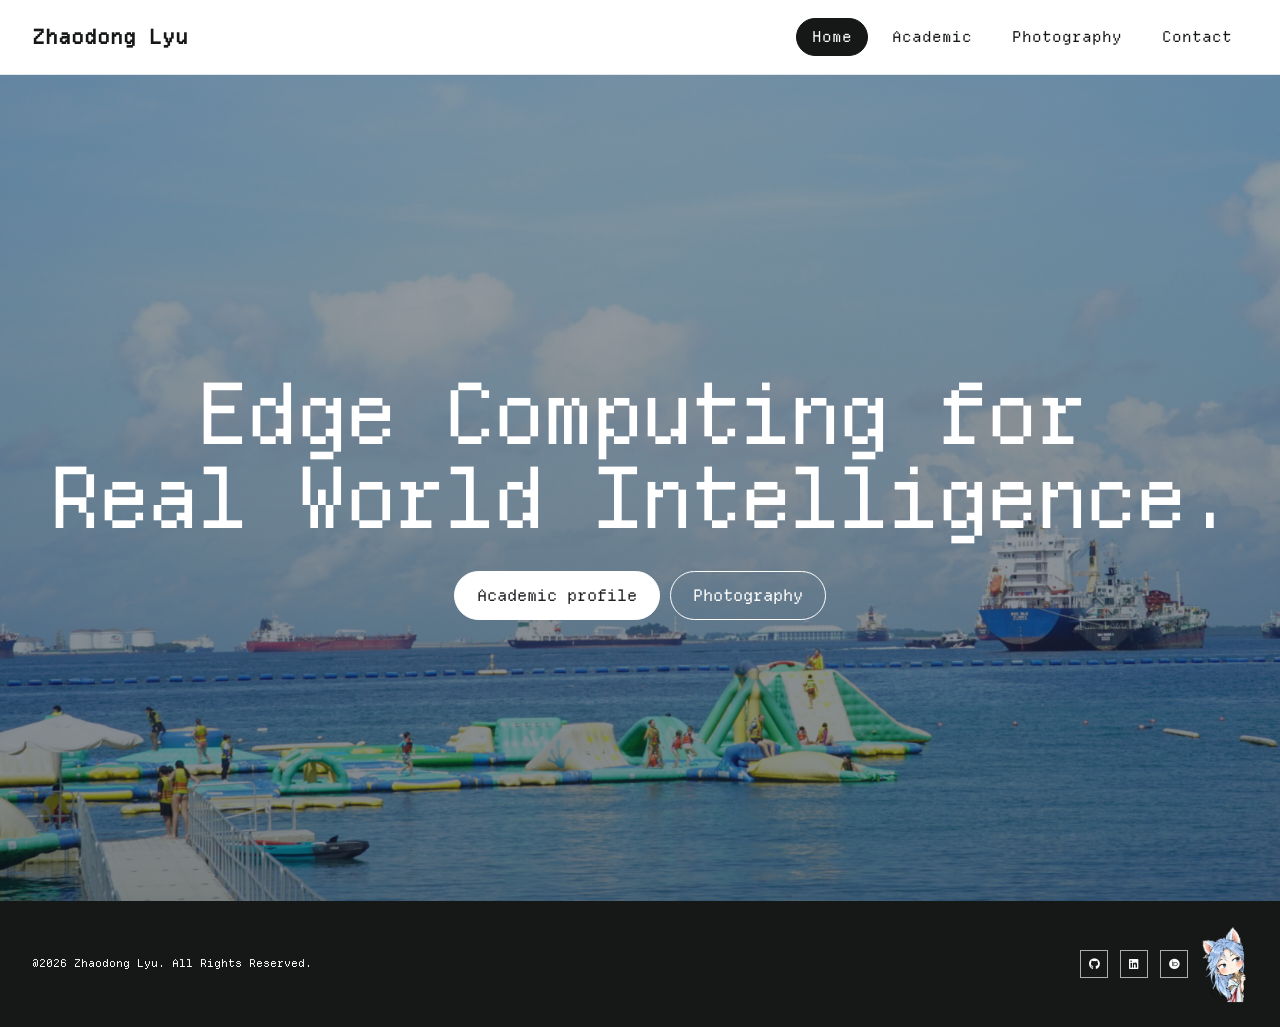
==== commit 758bc6be: "Use Departure Mono on the personal site" ====
--- a/index.html
+++ b/index.html
@@ -5,7 +5,8 @@
     <meta name="viewport" content="width=device-width, initial-scale=1.0">
     <title>Zhaodong Lyu | Personal Website</title>
     <meta name="description" content="Personal website of Zhaodong Lyu, focused on FPGA and GPU acceleration for autonomous driving inference and V2X co-optimization.">
-    <link rel="stylesheet" href="assets/css/style.css?v=20261104-snapshot">
+    <link rel="preload" href="assets/fonts/DepartureMono-Regular.woff2" as="font" type="font/woff2" crossorigin>
+    <link rel="stylesheet" href="assets/css/style.css?v=20261112-departure">
     <link rel="stylesheet" href="https://cdnjs.cloudflare.com/ajax/libs/font-awesome/6.4.0/css/all.min.css">
 </head>
 <body>
--- a/assets/css/style.css
+++ b/assets/css/style.css
@@ -1,3 +1,11 @@
+@font-face {
+    font-family: "Departure Mono";
+    src: url("../fonts/DepartureMono-Regular.woff2") format("woff2");
+    font-weight: 400;
+    font-style: normal;
+    font-display: swap;
+}
+
 * { box-sizing: border-box; margin: 0; padding: 0; }
 
 :root {
@@ -10,7 +18,7 @@
     --accent: #e65f38;
     --accent-deep: #c74725;
     --white: #ffffff;
-    --sans: "HSBI Lausanne", Arial, sans-serif;
+    --sans: "Departure Mono", monospace;
     --max-width: 1240px;
 }
 
@@ -64,7 +72,7 @@
     pointer-events: none;
     background: linear-gradient(rgba(16,28,41,.42), rgba(12,23,36,.52)), url("../images/background.png") center / cover;
 }
-.hero-title { margin: 16px 0 32px; font-size: clamp(2.5rem, 7.4vw, 7rem); line-height: .99; font-weight: 400; letter-spacing: -.055em; }
+.hero-title { margin: 16px 0 32px; font-size: clamp(1.2rem, 6.6vw, 6rem); line-height: .99; font-weight: 400; letter-spacing: -.055em; }
 .hero-links { display: flex; justify-content: center; flex-wrap: wrap; gap: 10px; }
 .hero-links a { padding: 10px 22px; border: 1px solid white; border-radius: 100px; color: white; text-decoration: none; }
 .hero-links a:first-child, .hero-links a:hover { background: white; color: #202124; }
@@ -138,7 +146,7 @@
 .publication-item .card-kicker, .teaching-item .card-kicker { margin-bottom: 16px; }
 .publication-authors, .publication-venue { margin-top: 14px; color: var(--ink-soft); }
 .publication-abstract { max-width: 760px; margin-top: 14px; }
-.publication-item h4 { max-width: 52ch; }
+.publication-item h4 { max-width: 76ch; font-size: clamp(1.05rem, 1rem + .25vw, 1.2rem); line-height: 1.35; }
 .publication-item h4 a { text-decoration: none; }
 .publication-item h4 a:hover { text-decoration: underline; }
 .publication-venue { margin-top: 4px; }
@@ -219,7 +227,7 @@
     .tabs { display: grid; grid-template-columns: repeat(2, 1fr); }
     .tab-btn { min-width: 0; border-bottom: 1px solid var(--line-strong); }
     .card-kicker { margin-bottom: 28px; }
-    .research-item h4, .publication-item h4, .teaching-item h4 { font-size: 1.55rem; }
+    .research-item h4, .teaching-item h4 { font-size: 1.55rem; }
     .filter-group { width: 100%; justify-content: space-between; }
     .filter-group select { min-width: 0; max-width: 62%; }
     .sort-options { gap: 8px; }
